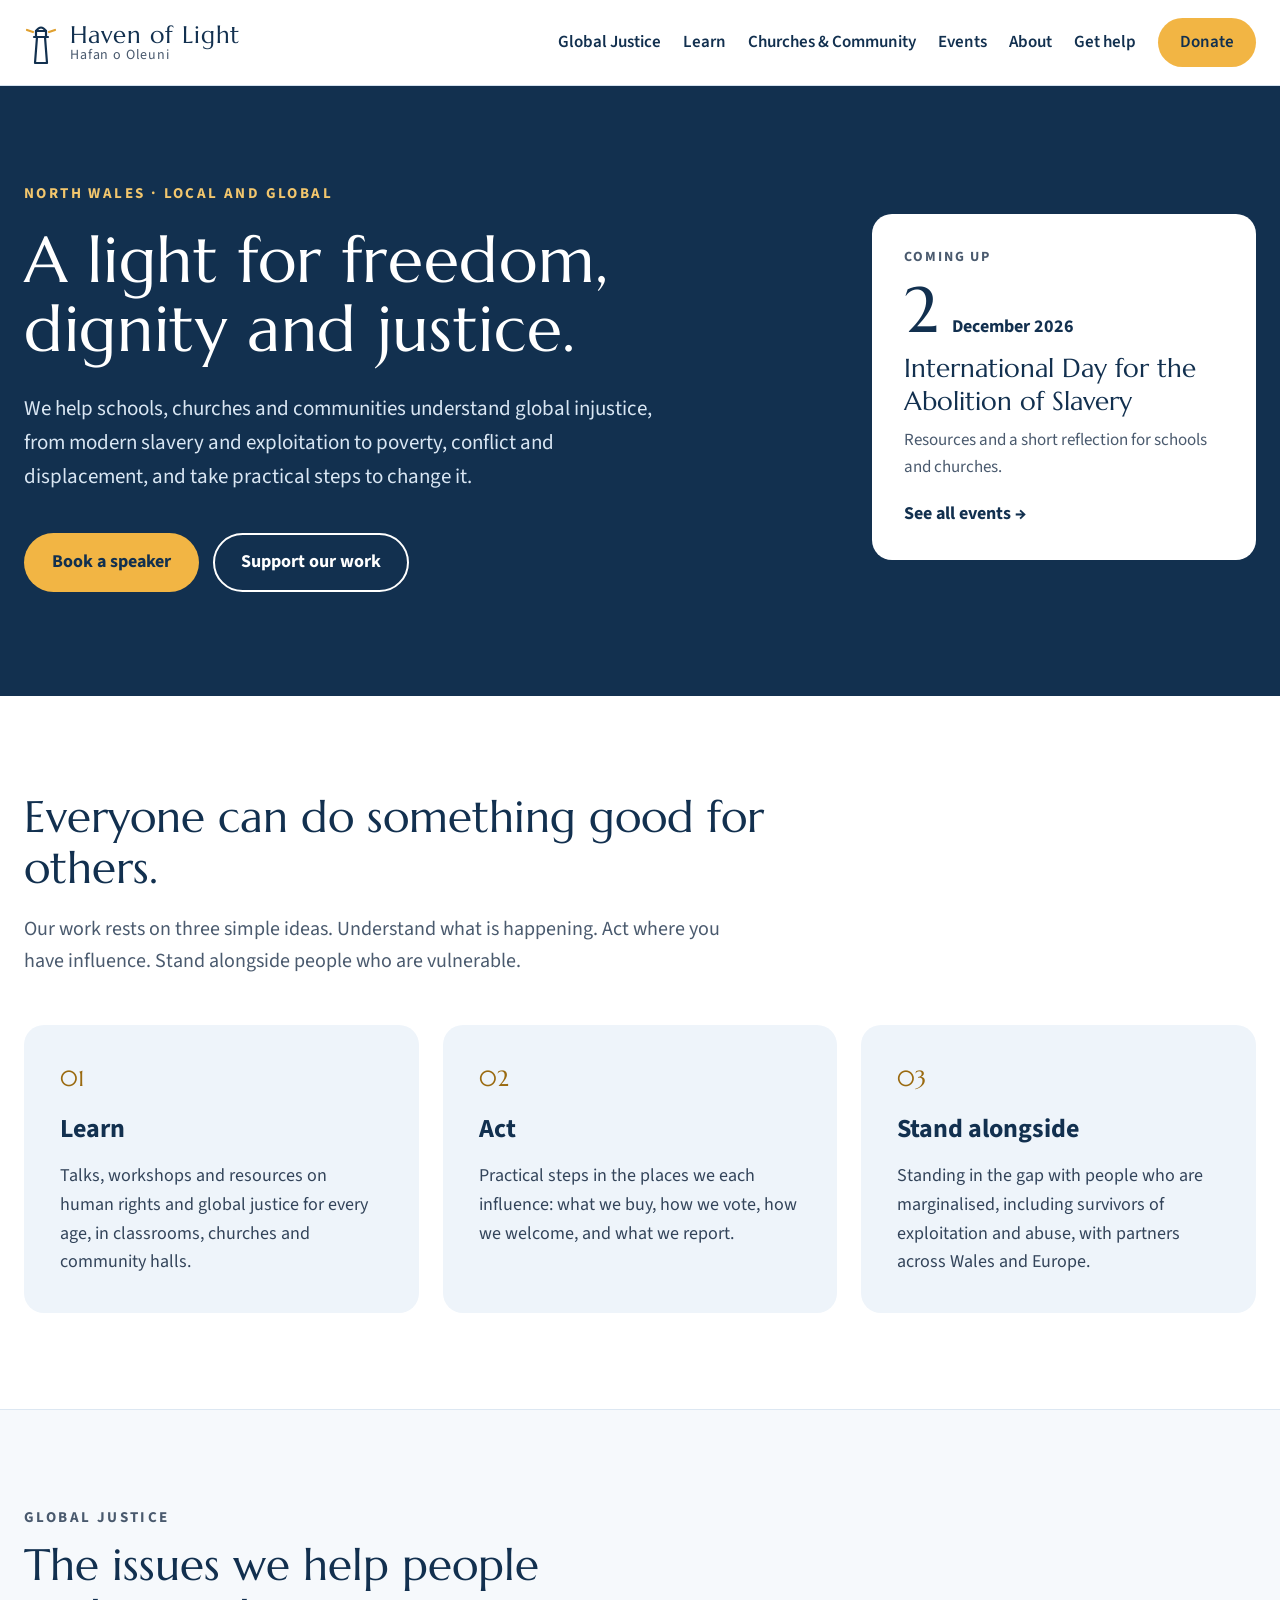
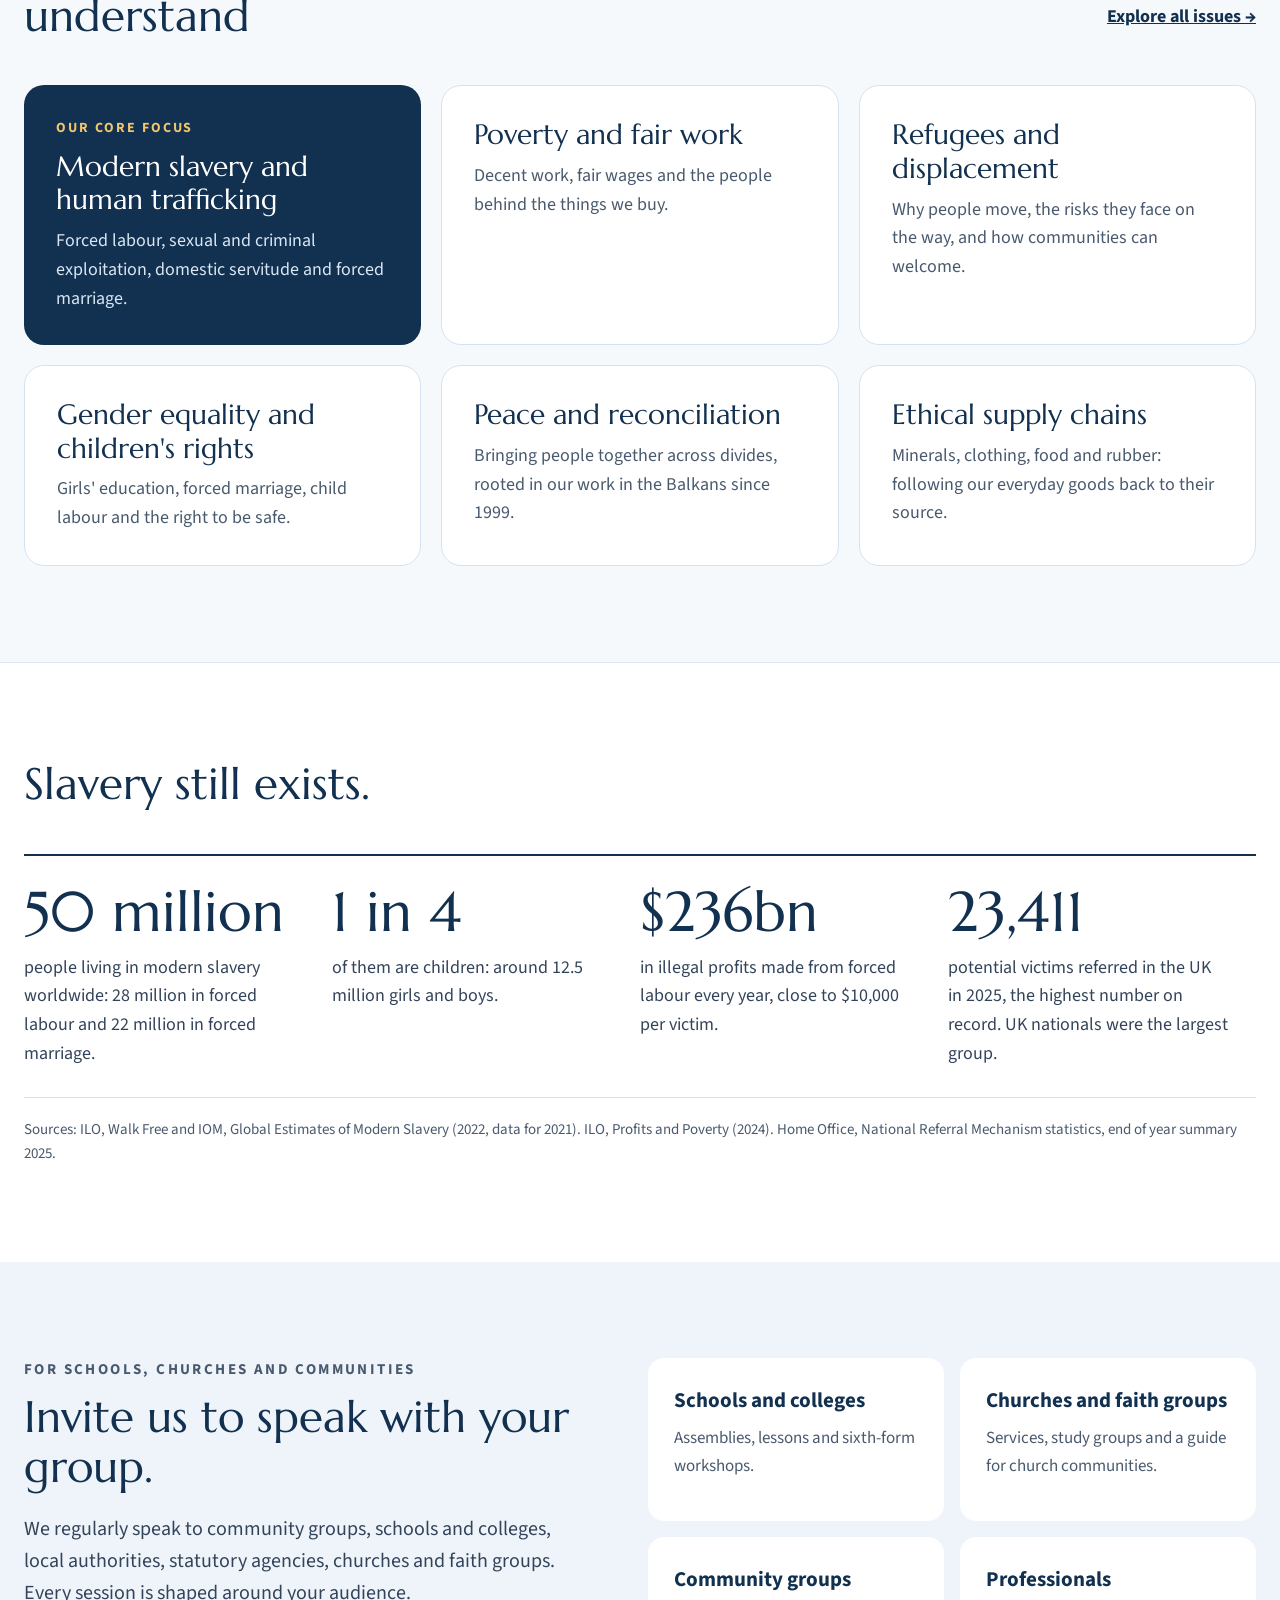
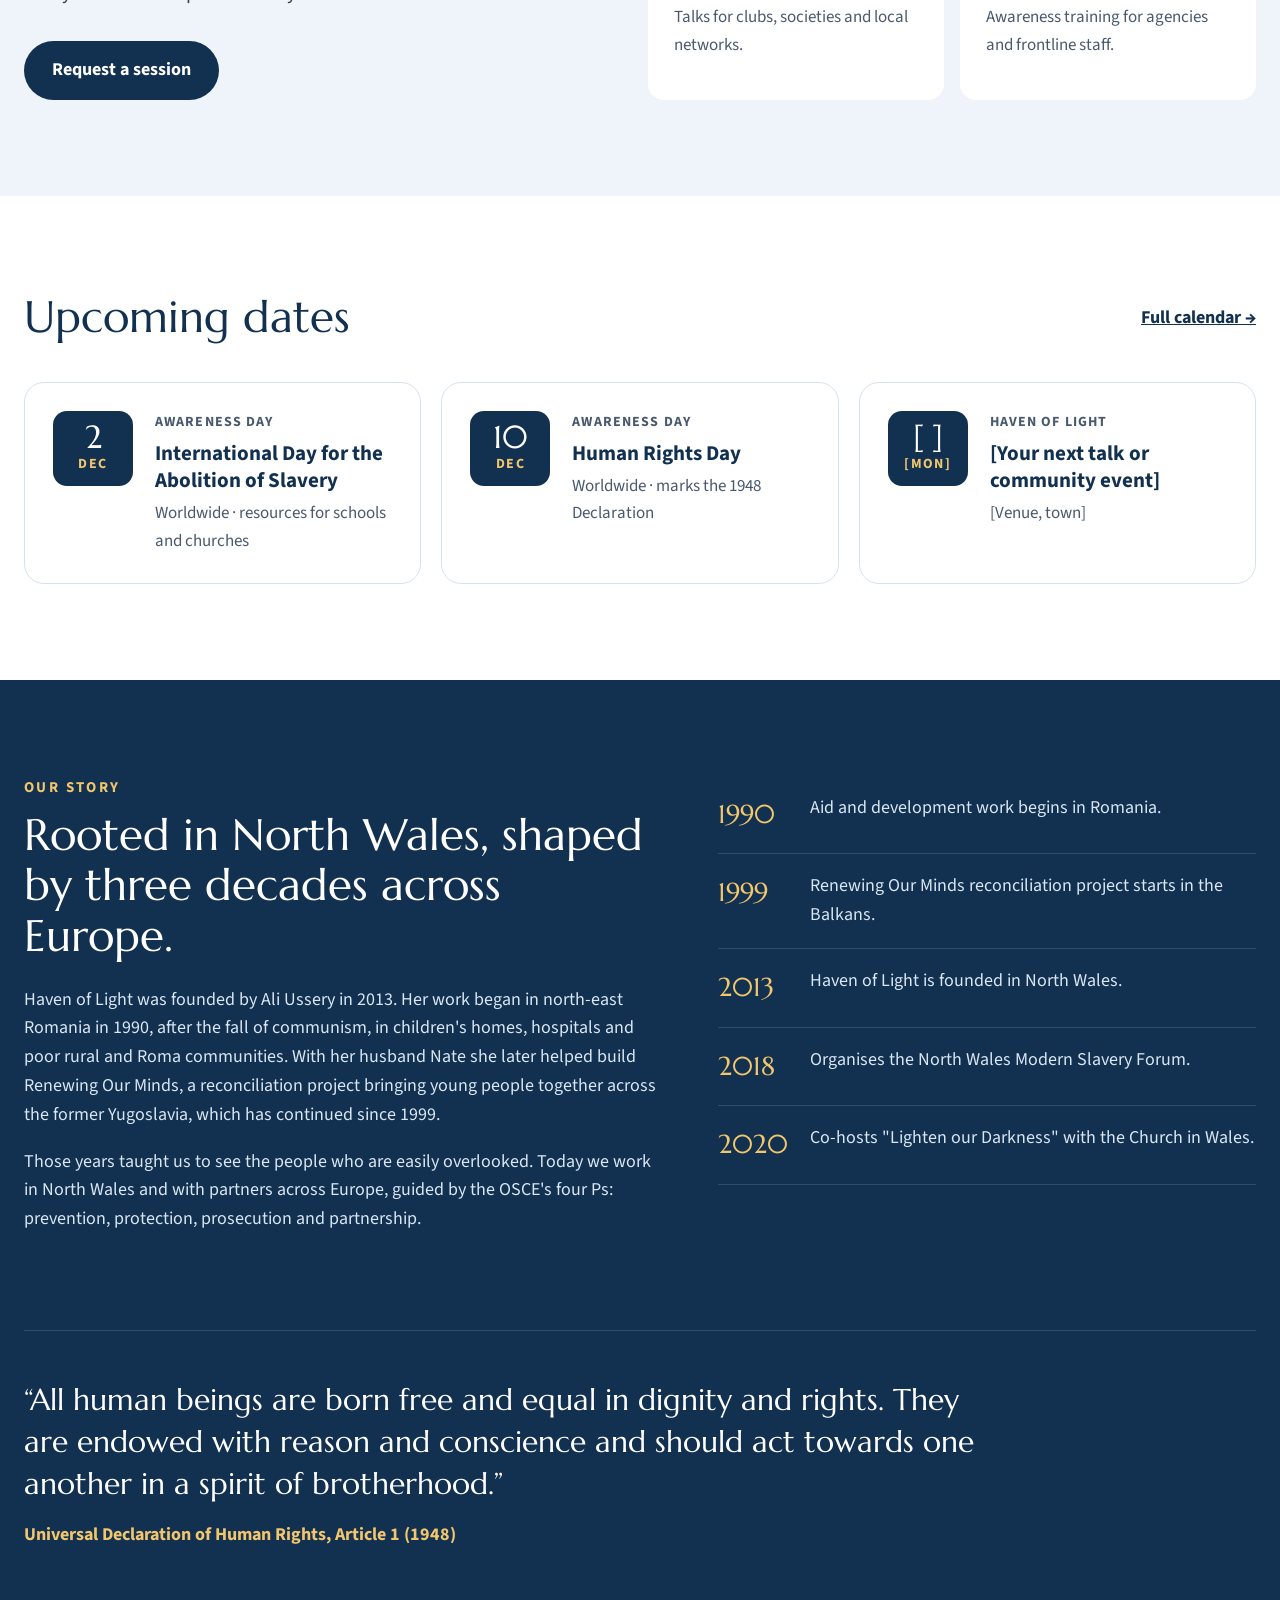
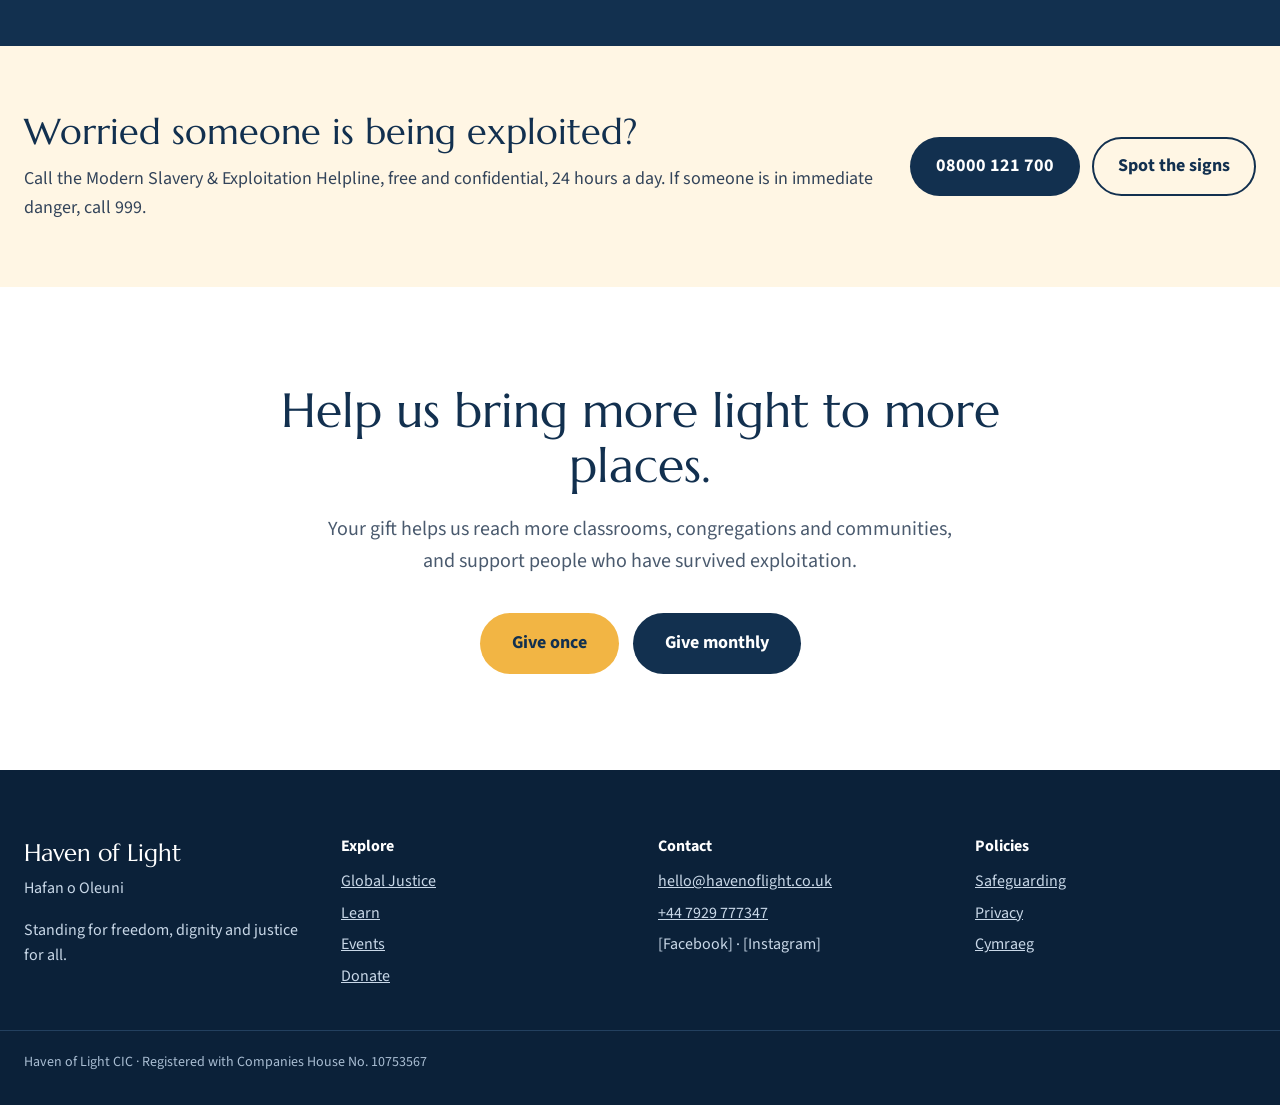
==== index.html @ 554843c3 "Add files via upload" ====
<!doctype html>
<html lang="en-GB">
<head>
<meta charset="utf-8">
<meta name="viewport" content="width=device-width, initial-scale=1">
<title>Haven of Light | Hafan o Oleuni</title>
<meta name="description" content="Haven of Light helps schools, churches and communities in North Wales understand global injustice, from modern slavery to poverty and displacement, and take action.">
<link rel="icon" href="favicon.svg" type="image/svg+xml">
<link rel="preconnect" href="https://fonts.googleapis.com">
<link href="https://fonts.googleapis.com/css2?family=Marcellus&amp;family=Source+Sans+3:wght@400;600;700&amp;display=swap" rel="stylesheet">
<style>
body{margin:0;background:#FFFFFF}
a{color:#12304F}a:hover{color:#0A1F36}
</style>
<style>
[hidden]{display:none !important}
@media (max-width:640px){h1{font-size:40px !important}h2{font-size:32px !important}}
.pill{font:inherit;font-weight:700;cursor:pointer;border:2px solid #B7CBE0;background:#FFFFFF;color:#12304F;padding:10px 20px;border-radius:999px;min-height:48px}
.pill[aria-pressed="true"],.pill[aria-selected="true"]{background:#12304F;border-color:#12304F;color:#FFFFFF}
.amt{font-family:'Marcellus',serif;font-size:28px;border-radius:16px;min-height:64px;padding:16px}
.seg{border:none;background:transparent;padding:12px}
.pill:focus-visible,a:focus-visible,input:focus-visible,select:focus-visible,textarea:focus-visible{outline:3px solid #F2B544;outline-offset:2px}
</style>
</head>
<body>
<div style="font-family: 'Source Sans 3', system-ui, sans-serif; color: #1A2433; background: #FFFFFF; font-size: 18px; line-height: 1.6">

<header style="background: #FFFFFF; border-bottom: 1px solid #D5E2EF">
<div style="max-width: 1240px; margin: 0 auto; padding: 18px 24px; display: flex; flex-wrap: wrap; align-items: center; justify-content: space-between; gap: 16px">
<a href="index.html" style="display: flex; align-items: center; gap: 12px; text-decoration: none; color: #12304F">
<svg aria-hidden="true" width="34" height="44" viewBox="0 0 34 44" fill="none" stroke="#12304F" stroke-width="2.2" stroke-linecap="round" stroke-linejoin="round"><path d="M11 42 L13 16 H21 L23 42 Z"></path><path d="M10 16 H24"></path><path d="M12 16 V10 H22 V16"></path><path d="M12 10 Q17 3 22 10"></path><path d="M3 9 L9 11 M31 9 L25 11" stroke="#E0A030"></path></svg>
<span style="display: flex; flex-direction: column; line-height: 1.1">
<span style="font-family: 'Marcellus', serif; font-size: 24px; letter-spacing: 0.04em">Haven of Light</span>
<span style="font-size: 14px; color: #4A5A6E; letter-spacing: 0.06em">Hafan o Oleuni</span>
</span>
</a>
<nav aria-label="Main" style="display: flex; flex-wrap: wrap; align-items: center; gap: 6px 22px; font-size: 17px; font-weight: 600">
<a href="global-justice.html" style="text-decoration: none; padding: 10px 0">Global Justice</a>
<a href="learn.html" style="text-decoration: none; padding: 10px 0">Learn</a>
<a href="learn.html#churches" style="text-decoration: none; padding: 10px 0">Churches &amp; Community</a>
<a href="events.html" style="text-decoration: none; padding: 10px 0">Events</a>
<a href="#about" style="text-decoration: none; padding: 10px 0">About</a>
<a href="#help" style="text-decoration: none; padding: 10px 0">Get help</a>
<a href="donate.html" style="text-decoration: none; background: #F2B544; color: #12304F; padding: 11px 22px; border-radius: 999px">Donate</a>
</nav>
</div>
</header>

<section style="background: #12304F; color: #FFFFFF">
<div style="max-width: 1240px; margin: 0 auto; padding: 96px 24px 104px; display: flex; flex-wrap: wrap; gap: 56px; align-items: center">
<div style="flex: 999 1 560px; min-width: 0">
<p style="margin: 0 0 20px; font-size: 15px; letter-spacing: 0.16em; text-transform: uppercase; color: #F2C66D; font-weight: 700">North Wales · Local and global</p>
<h1 style="margin: 0; font-family: 'Marcellus', serif; font-weight: 400; font-size: 64px; line-height: 1.08; letter-spacing: 0.01em">A light for freedom, dignity and justice.</h1>
<p style="margin: 28px 0 0; font-size: 21px; line-height: 1.6; color: #D9E6F3; max-width: 640px">We help schools, churches and communities understand global injustice, from modern slavery and exploitation to poverty, conflict and displacement, and take practical steps to change it.</p>
<div style="display: flex; flex-wrap: wrap; gap: 14px; margin-top: 40px">
<a href="learn.html#book" style="text-decoration: none; background: #F2B544; color: #12304F; font-weight: 700; padding: 15px 28px; border-radius: 999px">Book a speaker</a>
<a href="donate.html" style="text-decoration: none; border: 2px solid #FFFFFF; color: #FFFFFF; font-weight: 700; padding: 13px 26px; border-radius: 999px">Support our work</a>
</div>
</div>
<a href="events.html" style="flex: 1 1 320px; text-decoration: none; color: #12304F; background: #FFFFFF; border-radius: 20px; padding: 32px; display: flex; flex-direction: column; gap: 10px">
<span style="font-size: 14px; letter-spacing: 0.14em; text-transform: uppercase; font-weight: 700; color: #4A5A6E">Coming up</span>
<span style="display: flex; align-items: baseline; gap: 14px">
<span style="font-family: 'Marcellus', serif; font-size: 64px; line-height: 1">2</span>
<span style="font-size: 18px; font-weight: 700">December 2026</span>
</span>
<span style="font-family: 'Marcellus', serif; font-size: 26px; line-height: 1.25">International Day for the Abolition of Slavery</span>
<span style="font-size: 17px; color: #4A5A6E">Resources and a short reflection for schools and churches.</span>
<span style="margin-top: 8px; font-weight: 700">See all events →</span>
</a>
</div>
</section>

<section style="background: #FFFFFF">
<div style="max-width: 1240px; margin: 0 auto; padding: 96px 24px">
<h2 style="margin: 0; font-family: 'Marcellus', serif; font-weight: 400; font-size: 44px; color: #12304F; max-width: 760px; line-height: 1.15">Everyone can do something good for others.</h2>
<p style="margin: 20px 0 0; max-width: 720px; color: #4A5A6E; font-size: 20px">Our work rests on three simple ideas. Understand what is happening. Act where you have influence. Stand alongside people who are vulnerable.</p>
<div style="display: grid; grid-template-columns: repeat(auto-fit, minmax(280px, 1fr)); gap: 24px; margin-top: 48px">
<div style="background: #EEF4FA; border-radius: 20px; padding: 36px">
<p style="margin: 0; font-family: 'Marcellus', serif; font-size: 22px; color: #9A6A10">01</p>
<h3 style="margin: 12px 0 0; font-size: 26px; color: #12304F">Learn</h3>
<p style="margin: 12px 0 0; color: #33445A">Talks, workshops and resources on human rights and global justice for every age, in classrooms, churches and community halls.</p>
</div>
<div style="background: #EEF4FA; border-radius: 20px; padding: 36px">
<p style="margin: 0; font-family: 'Marcellus', serif; font-size: 22px; color: #9A6A10">02</p>
<h3 style="margin: 12px 0 0; font-size: 26px; color: #12304F">Act</h3>
<p style="margin: 12px 0 0; color: #33445A">Practical steps in the places we each influence: what we buy, how we vote, how we welcome, and what we report.</p>
</div>
<div style="background: #EEF4FA; border-radius: 20px; padding: 36px">
<p style="margin: 0; font-family: 'Marcellus', serif; font-size: 22px; color: #9A6A10">03</p>
<h3 style="margin: 12px 0 0; font-size: 26px; color: #12304F">Stand alongside</h3>
<p style="margin: 12px 0 0; color: #33445A">Standing in the gap with people who are marginalised, including survivors of exploitation and abuse, with partners across Wales and Europe.</p>
</div>
</div>
</div>
</section>

<section style="background: #F6F9FC; border-top: 1px solid #DCE7F2; border-bottom: 1px solid #DCE7F2">
<div style="max-width: 1240px; margin: 0 auto; padding: 96px 24px">
<div style="display: flex; flex-wrap: wrap; justify-content: space-between; align-items: end; gap: 20px">
<div style="max-width: 680px">
<p style="margin: 0; font-size: 15px; letter-spacing: 0.16em; text-transform: uppercase; color: #4A5A6E; font-weight: 700">Global justice</p>
<h2 style="margin: 10px 0 0; font-family: 'Marcellus', serif; font-weight: 400; font-size: 44px; color: #12304F; line-height: 1.15">The issues we help people understand</h2>
</div>
<a href="global-justice.html" style="font-weight: 700; padding: 10px 0">Explore all issues →</a>
</div>
<div style="display: grid; grid-template-columns: repeat(auto-fit, minmax(340px, 1fr)); gap: 20px; margin-top: 44px">
<a href="global-justice.html#slavery" style="text-decoration: none; color: #FFFFFF; background: #12304F; border-radius: 20px; padding: 32px; display: flex; flex-direction: column; gap: 10px">
<span style="font-size: 14px; letter-spacing: 0.14em; text-transform: uppercase; color: #F2C66D; font-weight: 700">Our core focus</span>
<span style="font-family: 'Marcellus', serif; font-size: 28px; line-height: 1.2">Modern slavery and human trafficking</span>
<span style="color: #D9E6F3">Forced labour, sexual and criminal exploitation, domestic servitude and forced marriage.</span>
</a>
<a href="global-justice.html#poverty" style="text-decoration: none; color: #12304F; background: #FFFFFF; border: 1px solid #D5E2EF; border-radius: 20px; padding: 32px; display: flex; flex-direction: column; gap: 10px">
<span style="font-family: 'Marcellus', serif; font-size: 28px; line-height: 1.2">Poverty and fair work</span>
<span style="color: #4A5A6E">Decent work, fair wages and the people behind the things we buy.</span>
</a>
<a href="global-justice.html#refugees" style="text-decoration: none; color: #12304F; background: #FFFFFF; border: 1px solid #D5E2EF; border-radius: 20px; padding: 32px; display: flex; flex-direction: column; gap: 10px">
<span style="font-family: 'Marcellus', serif; font-size: 28px; line-height: 1.2">Refugees and displacement</span>
<span style="color: #4A5A6E">Why people move, the risks they face on the way, and how communities can welcome.</span>
</a>
<a href="global-justice.html#equality" style="text-decoration: none; color: #12304F; background: #FFFFFF; border: 1px solid #D5E2EF; border-radius: 20px; padding: 32px; display: flex; flex-direction: column; gap: 10px">
<span style="font-family: 'Marcellus', serif; font-size: 28px; line-height: 1.2">Gender equality and children's rights</span>
<span style="color: #4A5A6E">Girls' education, forced marriage, child labour and the right to be safe.</span>
</a>
<a href="global-justice.html#peace" style="text-decoration: none; color: #12304F; background: #FFFFFF; border: 1px solid #D5E2EF; border-radius: 20px; padding: 32px; display: flex; flex-direction: column; gap: 10px">
<span style="font-family: 'Marcellus', serif; font-size: 28px; line-height: 1.2">Peace and reconciliation</span>
<span style="color: #4A5A6E">Bringing people together across divides, rooted in our work in the Balkans since 1999.</span>
</a>
<a href="global-justice.html#supply" style="text-decoration: none; color: #12304F; background: #FFFFFF; border: 1px solid #D5E2EF; border-radius: 20px; padding: 32px; display: flex; flex-direction: column; gap: 10px">
<span style="font-family: 'Marcellus', serif; font-size: 28px; line-height: 1.2">Ethical supply chains</span>
<span style="color: #4A5A6E">Minerals, clothing, food and rubber: following our everyday goods back to their source.</span>
</a>
</div>
</div>
</section>

<section style="background: #FFFFFF">
<div style="max-width: 1240px; margin: 0 auto; padding: 96px 24px">
<h2 style="margin: 0; font-family: 'Marcellus', serif; font-weight: 400; font-size: 44px; color: #12304F; line-height: 1.15">Slavery still exists.</h2>
<div style="display: grid; grid-template-columns: repeat(auto-fit, minmax(250px, 1fr)); gap: 0; margin-top: 44px; border-top: 2px solid #12304F">
<div style="padding: 28px 28px 28px 0; border-bottom: 1px solid #D5E2EF">
<p style="margin: 0; font-family: 'Marcellus', serif; font-size: 56px; line-height: 1; color: #12304F">50 million</p>
<p style="margin: 14px 0 0; color: #33445A">people living in modern slavery worldwide: 28 million in forced labour and 22 million in forced marriage.</p>
</div>
<div style="padding: 28px 28px 28px 0; border-bottom: 1px solid #D5E2EF">
<p style="margin: 0; font-family: 'Marcellus', serif; font-size: 56px; line-height: 1; color: #12304F">1 in 4</p>
<p style="margin: 14px 0 0; color: #33445A">of them are children: around 12.5 million girls and boys.</p>
</div>
<div style="padding: 28px 28px 28px 0; border-bottom: 1px solid #D5E2EF">
<p style="margin: 0; font-family: 'Marcellus', serif; font-size: 56px; line-height: 1; color: #12304F">$236bn</p>
<p style="margin: 14px 0 0; color: #33445A">in illegal profits made from forced labour every year, close to $10,000 per victim.</p>
</div>
<div style="padding: 28px 28px 28px 0; border-bottom: 1px solid #D5E2EF">
<p style="margin: 0; font-family: 'Marcellus', serif; font-size: 56px; line-height: 1; color: #12304F">23,411</p>
<p style="margin: 14px 0 0; color: #33445A">potential victims referred in the UK in 2025, the highest number on record. UK nationals were the largest group.</p>
</div>
</div>
<p style="margin: 20px 0 0; font-size: 15px; color: #4A5A6E">Sources: ILO, Walk Free and IOM, Global Estimates of Modern Slavery (2022, data for 2021). ILO, Profits and Poverty (2024). Home Office, National Referral Mechanism statistics, end of year summary 2025.</p>
</div>
</section>

<section id="churches" style="background: #EEF4FA">
<div style="max-width: 1240px; margin: 0 auto; padding: 96px 24px; display: flex; flex-wrap: wrap; gap: 56px">
<div style="flex: 1 1 420px; min-width: 0">
<p style="margin: 0; font-size: 15px; letter-spacing: 0.16em; text-transform: uppercase; color: #4A5A6E; font-weight: 700">For schools, churches and communities</p>
<h2 style="margin: 10px 0 0; font-family: 'Marcellus', serif; font-weight: 400; font-size: 44px; color: #12304F; line-height: 1.15">Invite us to speak with your group.</h2>
<p style="margin: 20px 0 0; color: #33445A; font-size: 20px">We regularly speak to community groups, schools and colleges, local authorities, statutory agencies, churches and faith groups. Every session is shaped around your audience.</p>
<a href="learn.html#book" style="display: inline-block; margin-top: 32px; text-decoration: none; background: #12304F; color: #FFFFFF; font-weight: 700; padding: 15px 28px; border-radius: 999px">Request a session</a>
</div>
<div style="flex: 1 1 460px; min-width: 0; display: grid; grid-template-columns: repeat(auto-fit, minmax(220px, 1fr)); gap: 16px">
<div style="background: #FFFFFF; border-radius: 16px; padding: 26px">
<h3 style="margin: 0; font-size: 21px; color: #12304F">Schools and colleges</h3>
<p style="margin: 8px 0 0; color: #4A5A6E; font-size: 17px">Assemblies, lessons and sixth-form workshops.</p>
</div>
<div style="background: #FFFFFF; border-radius: 16px; padding: 26px">
<h3 style="margin: 0; font-size: 21px; color: #12304F">Churches and faith groups</h3>
<p style="margin: 8px 0 0; color: #4A5A6E; font-size: 17px">Services, study groups and a guide for church communities.</p>
</div>
<div style="background: #FFFFFF; border-radius: 16px; padding: 26px">
<h3 style="margin: 0; font-size: 21px; color: #12304F">Community groups</h3>
<p style="margin: 8px 0 0; color: #4A5A6E; font-size: 17px">Talks for clubs, societies and local networks.</p>
</div>
<div style="background: #FFFFFF; border-radius: 16px; padding: 26px">
<h3 style="margin: 0; font-size: 21px; color: #12304F">Professionals</h3>
<p style="margin: 8px 0 0; color: #4A5A6E; font-size: 17px">Awareness training for agencies and frontline staff.</p>
</div>
</div>
</div>
</section>

<section style="background: #FFFFFF">
<div style="max-width: 1240px; margin: 0 auto; padding: 96px 24px">
<div style="display: flex; flex-wrap: wrap; justify-content: space-between; align-items: end; gap: 20px">
<h2 style="margin: 0; font-family: 'Marcellus', serif; font-weight: 400; font-size: 44px; color: #12304F; line-height: 1.15">Upcoming dates</h2>
<a href="events.html" style="font-weight: 700; padding: 10px 0">Full calendar →</a>
</div>
<div style="display: grid; grid-template-columns: repeat(auto-fit, minmax(300px, 1fr)); gap: 20px; margin-top: 40px">
<a href="events.html" style="text-decoration: none; color: #12304F; border: 1px solid #D5E2EF; border-radius: 20px; padding: 28px; display: flex; gap: 22px; align-items: flex-start">
<span style="display: flex; flex-direction: column; align-items: center; min-width: 64px; background: #12304F; color: #FFFFFF; border-radius: 14px; padding: 10px 8px">
<span style="font-family: 'Marcellus', serif; font-size: 32px; line-height: 1">2</span>
<span style="font-size: 14px; font-weight: 700; letter-spacing: 0.1em; text-transform: uppercase; color: #F2C66D">Dec</span>
</span>
<span style="display: flex; flex-direction: column; gap: 6px">
<span style="font-size: 14px; font-weight: 700; letter-spacing: 0.08em; text-transform: uppercase; color: #4A5A6E">Awareness day</span>
<span style="font-size: 21px; font-weight: 700; line-height: 1.3">International Day for the Abolition of Slavery</span>
<span style="font-size: 17px; color: #4A5A6E">Worldwide · resources for schools and churches</span>
</span>
</a>
<a href="events.html" style="text-decoration: none; color: #12304F; border: 1px solid #D5E2EF; border-radius: 20px; padding: 28px; display: flex; gap: 22px; align-items: flex-start">
<span style="display: flex; flex-direction: column; align-items: center; min-width: 64px; background: #12304F; color: #FFFFFF; border-radius: 14px; padding: 10px 8px">
<span style="font-family: 'Marcellus', serif; font-size: 32px; line-height: 1">10</span>
<span style="font-size: 14px; font-weight: 700; letter-spacing: 0.1em; text-transform: uppercase; color: #F2C66D">Dec</span>
</span>
<span style="display: flex; flex-direction: column; gap: 6px">
<span style="font-size: 14px; font-weight: 700; letter-spacing: 0.08em; text-transform: uppercase; color: #4A5A6E">Awareness day</span>
<span style="font-size: 21px; font-weight: 700; line-height: 1.3">Human Rights Day</span>
<span style="font-size: 17px; color: #4A5A6E">Worldwide · marks the 1948 Declaration</span>
</span>
</a>
<a href="events.html" style="text-decoration: none; color: #12304F; border: 1px solid #D5E2EF; border-radius: 20px; padding: 28px; display: flex; gap: 22px; align-items: flex-start">
<span style="display: flex; flex-direction: column; align-items: center; min-width: 64px; background: #12304F; color: #FFFFFF; border-radius: 14px; padding: 10px 8px">
<span style="font-family: 'Marcellus', serif; font-size: 32px; line-height: 1">[ ]</span>
<span style="font-size: 14px; font-weight: 700; letter-spacing: 0.1em; text-transform: uppercase; color: #F2C66D">[Mon]</span>
</span>
<span style="display: flex; flex-direction: column; gap: 6px">
<span style="font-size: 14px; font-weight: 700; letter-spacing: 0.08em; text-transform: uppercase; color: #4A5A6E">Haven of Light</span>
<span style="font-size: 21px; font-weight: 700; line-height: 1.3">[Your next talk or community event]</span>
<span style="font-size: 17px; color: #4A5A6E">[Venue, town]</span>
</span>
</a>
</div>
</div>
</section>

<section id="about" style="background: #12304F; color: #FFFFFF">
<div style="max-width: 1240px; margin: 0 auto; padding: 96px 24px; display: flex; flex-wrap: wrap; gap: 56px">
<div style="flex: 1 1 520px; min-width: 0">
<p style="margin: 0; font-size: 15px; letter-spacing: 0.16em; text-transform: uppercase; color: #F2C66D; font-weight: 700">Our story</p>
<h2 style="margin: 10px 0 0; font-family: 'Marcellus', serif; font-weight: 400; font-size: 44px; line-height: 1.15">Rooted in North Wales, shaped by three decades across Europe.</h2>
<p style="margin: 24px 0 0; color: #D9E6F3">Haven of Light was founded by Ali Ussery in 2013. Her work began in north-east Romania in 1990, after the fall of communism, in children's homes, hospitals and poor rural and Roma communities. With her husband Nate she later helped build Renewing Our Minds, a reconciliation project bringing young people together across the former Yugoslavia, which has continued since 1999.</p>
<p style="margin: 18px 0 0; color: #D9E6F3">Those years taught us to see the people who are easily overlooked. Today we work in North Wales and with partners across Europe, guided by the OSCE's four Ps: prevention, protection, prosecution and partnership.</p>
</div>
<div style="flex: 1 1 420px; min-width: 0; display: flex; flex-direction: column; gap: 0">
<div style="display: flex; gap: 20px; padding: 18px 0; border-bottom: 1px solid #2D4D70">
<span style="font-family: 'Marcellus', serif; font-size: 26px; color: #F2C66D; min-width: 72px">1990</span>
<span style="color: #D9E6F3">Aid and development work begins in Romania.</span>
</div>
<div style="display: flex; gap: 20px; padding: 18px 0; border-bottom: 1px solid #2D4D70">
<span style="font-family: 'Marcellus', serif; font-size: 26px; color: #F2C66D; min-width: 72px">1999</span>
<span style="color: #D9E6F3">Renewing Our Minds reconciliation project starts in the Balkans.</span>
</div>
<div style="display: flex; gap: 20px; padding: 18px 0; border-bottom: 1px solid #2D4D70">
<span style="font-family: 'Marcellus', serif; font-size: 26px; color: #F2C66D; min-width: 72px">2013</span>
<span style="color: #D9E6F3">Haven of Light is founded in North Wales.</span>
</div>
<div style="display: flex; gap: 20px; padding: 18px 0; border-bottom: 1px solid #2D4D70">
<span style="font-family: 'Marcellus', serif; font-size: 26px; color: #F2C66D; min-width: 72px">2018</span>
<span style="color: #D9E6F3">Organises the North Wales Modern Slavery Forum.</span>
</div>
<div style="display: flex; gap: 20px; padding: 18px 0; border-bottom: 1px solid #2D4D70">
<span style="font-family: 'Marcellus', serif; font-size: 26px; color: #F2C66D; min-width: 72px">2020</span>
<span style="color: #D9E6F3">Co-hosts "Lighten our Darkness" with the Church in Wales.</span>
</div>
</div>
</div>
<div style="max-width: 1240px; margin: 0 auto; padding: 0 24px 96px">
<blockquote style="margin: 0; border-top: 1px solid #2D4D70; padding-top: 48px">
<p style="margin: 0; font-family: 'Marcellus', serif; font-size: 30px; line-height: 1.4; max-width: 980px">“All human beings are born free and equal in dignity and rights. They are endowed with reason and conscience and should act towards one another in a spirit of brotherhood.”</p>
<footer style="margin-top: 16px; color: #F2C66D; font-weight: 700">Universal Declaration of Human Rights, Article 1 (1948)</footer>
</blockquote>
</div>
</section>

<section id="help" style="background: #FFF6E4">
<div style="max-width: 1240px; margin: 0 auto; padding: 64px 24px; display: flex; flex-wrap: wrap; gap: 32px; align-items: center; justify-content: space-between">
<div style="flex: 1 1 520px; min-width: 0">
<h2 style="margin: 0; font-family: 'Marcellus', serif; font-weight: 400; font-size: 36px; color: #12304F; line-height: 1.2">Worried someone is being exploited?</h2>
<p style="margin: 12px 0 0; color: #33445A">Call the Modern Slavery &amp; Exploitation Helpline, free and confidential, 24 hours a day. If someone is in immediate danger, call 999.</p>
</div>
<div style="display: flex; flex-wrap: wrap; gap: 12px">
<a href="tel:08000121700" style="text-decoration: none; background: #12304F; color: #FFFFFF; font-weight: 700; padding: 15px 26px; border-radius: 999px">08000 121 700</a>
<a href="global-justice.html#signs" style="text-decoration: none; border: 2px solid #12304F; color: #12304F; font-weight: 700; padding: 13px 24px; border-radius: 999px">Spot the signs</a>
</div>
</div>
</section>

<section style="background: #FFFFFF">
<div style="max-width: 1240px; margin: 0 auto; padding: 96px 24px; text-align: center">
<h2 style="margin: 0 auto; font-family: 'Marcellus', serif; font-weight: 400; font-size: 48px; color: #12304F; line-height: 1.15; max-width: 820px">Help us bring more light to more places.</h2>
<p style="margin: 20px auto 0; color: #4A5A6E; font-size: 20px; max-width: 640px">Your gift helps us reach more classrooms, congregations and communities, and support people who have survived exploitation.</p>
<div style="display: flex; flex-wrap: wrap; justify-content: center; gap: 14px; margin-top: 36px">
<a href="donate.html" style="text-decoration: none; background: #F2B544; color: #12304F; font-weight: 700; padding: 16px 32px; border-radius: 999px">Give once</a>
<a href="donate.html" style="text-decoration: none; background: #12304F; color: #FFFFFF; font-weight: 700; padding: 16px 32px; border-radius: 999px">Give monthly</a>
</div>
</div>
</section>

<footer style="background: #0B2139; color: #C9D8E8; font-size: 16px">
<div style="max-width: 1240px; margin: 0 auto; padding: 64px 24px 40px; display: grid; grid-template-columns: repeat(auto-fit, minmax(220px, 1fr)); gap: 36px">
<div>
<p style="margin: 0; font-family: 'Marcellus', serif; font-size: 24px; color: #FFFFFF">Haven of Light</p>
<p style="margin: 4px 0 0; color: #C9D8E8">Hafan o Oleuni</p>
<p style="margin: 16px 0 0">Standing for freedom, dignity and justice for all.</p>
</div>
<div>
<p style="margin: 0; font-weight: 700; color: #FFFFFF">Explore</p>
<p style="margin: 10px 0 0; display: flex; flex-direction: column; gap: 6px">
<a href="global-justice.html" style="color: #C9D8E8">Global Justice</a>
<a href="learn.html" style="color: #C9D8E8">Learn</a>
<a href="events.html" style="color: #C9D8E8">Events</a>
<a href="donate.html" style="color: #C9D8E8">Donate</a>
</p>
</div>
<div>
<p style="margin: 0; font-weight: 700; color: #FFFFFF">Contact</p>
<p style="margin: 10px 0 0; display: flex; flex-direction: column; gap: 6px">
<a href="mailto:hello@havenoflight.co.uk" style="color: #C9D8E8">hello@havenoflight.co.uk</a>
<a href="tel:+447929777347" style="color: #C9D8E8">+44 7929 777347</a>
<span>[Facebook] · [Instagram]</span>
</p>
</div>
<div>
<p style="margin: 0; font-weight: 700; color: #FFFFFF">Policies</p>
<p style="margin: 10px 0 0; display: flex; flex-direction: column; gap: 6px">
<a href="#" style="color: #C9D8E8">Safeguarding</a>
<a href="#" style="color: #C9D8E8">Privacy</a>
<a href="#" style="color: #C9D8E8">Cymraeg</a>
</p>
</div>
</div>
<div style="max-width: 1240px; margin: 0 auto; padding: 20px 24px 32px; border-top: 1px solid #23405F; font-size: 14px; color: #A9BDD2">Haven of Light CIC · Registered with Companies House No. 10753567</div>
</footer>

</div>
</body>
</html>
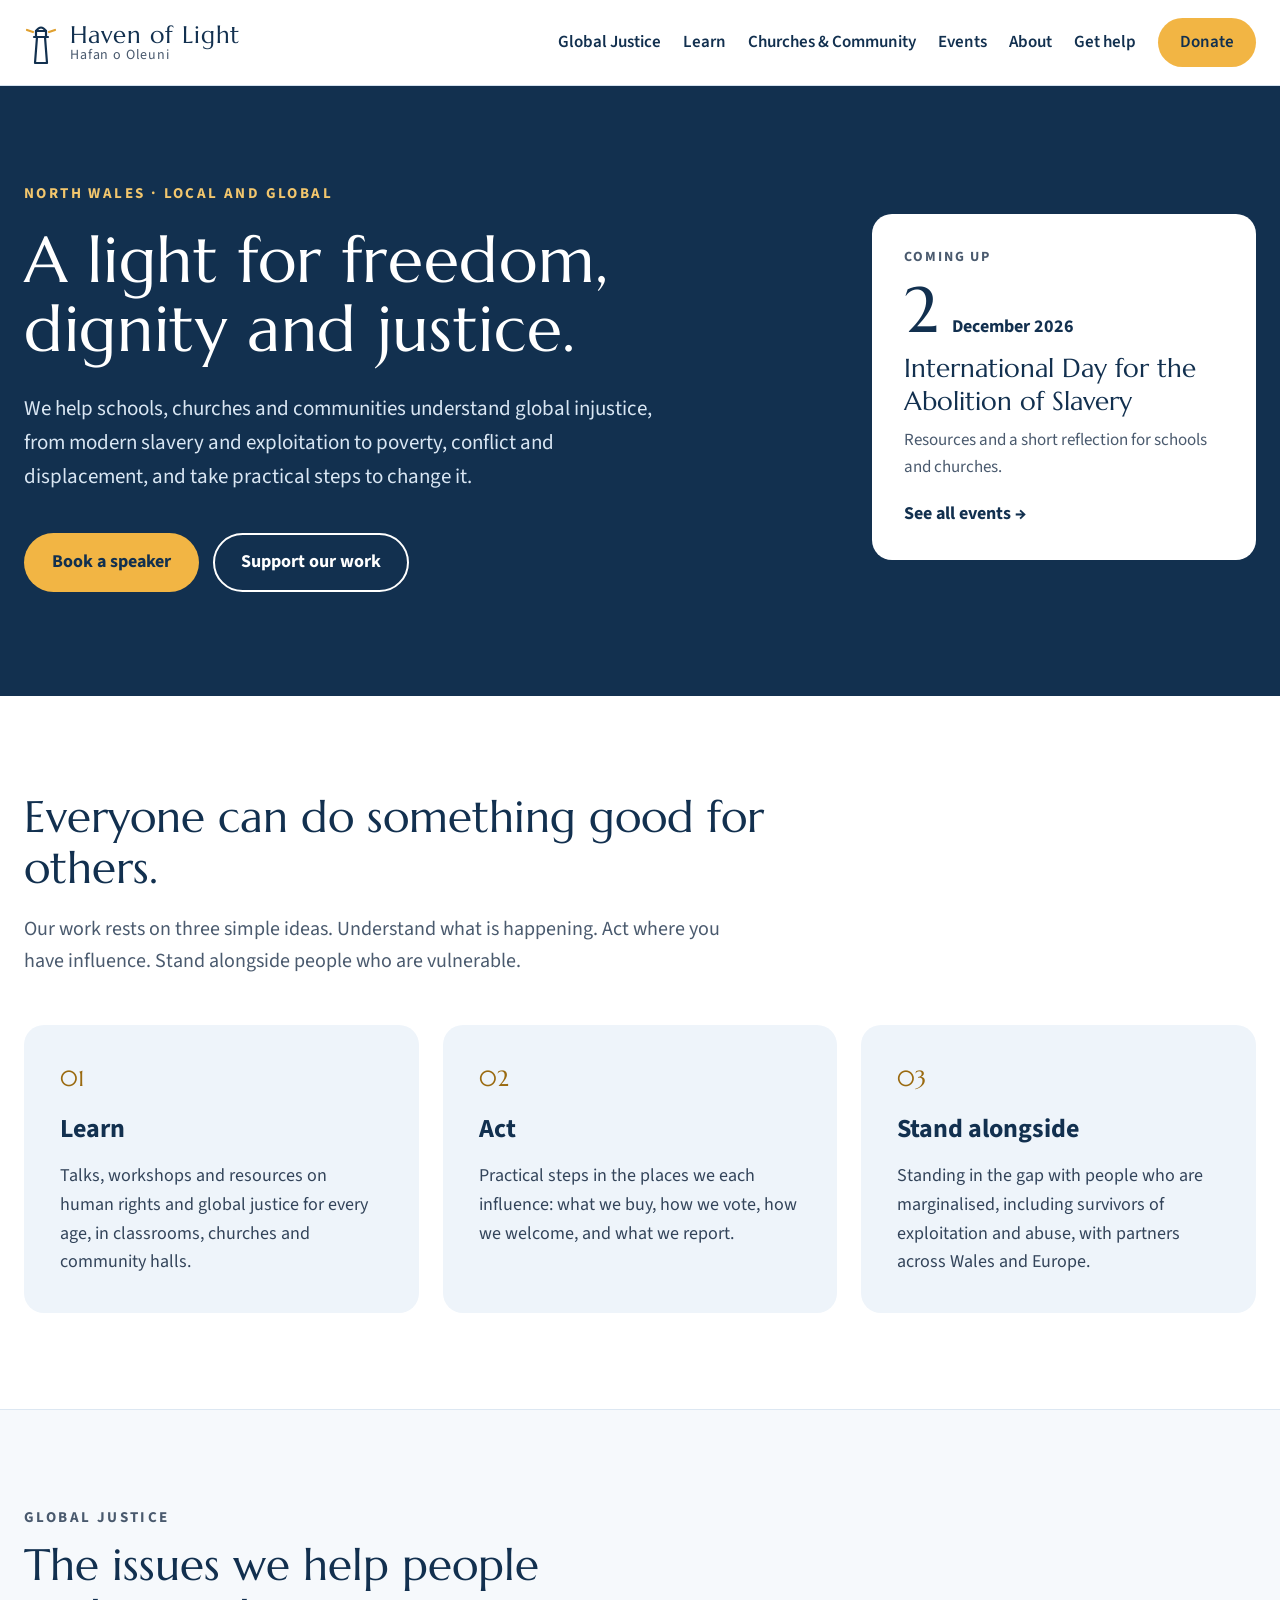
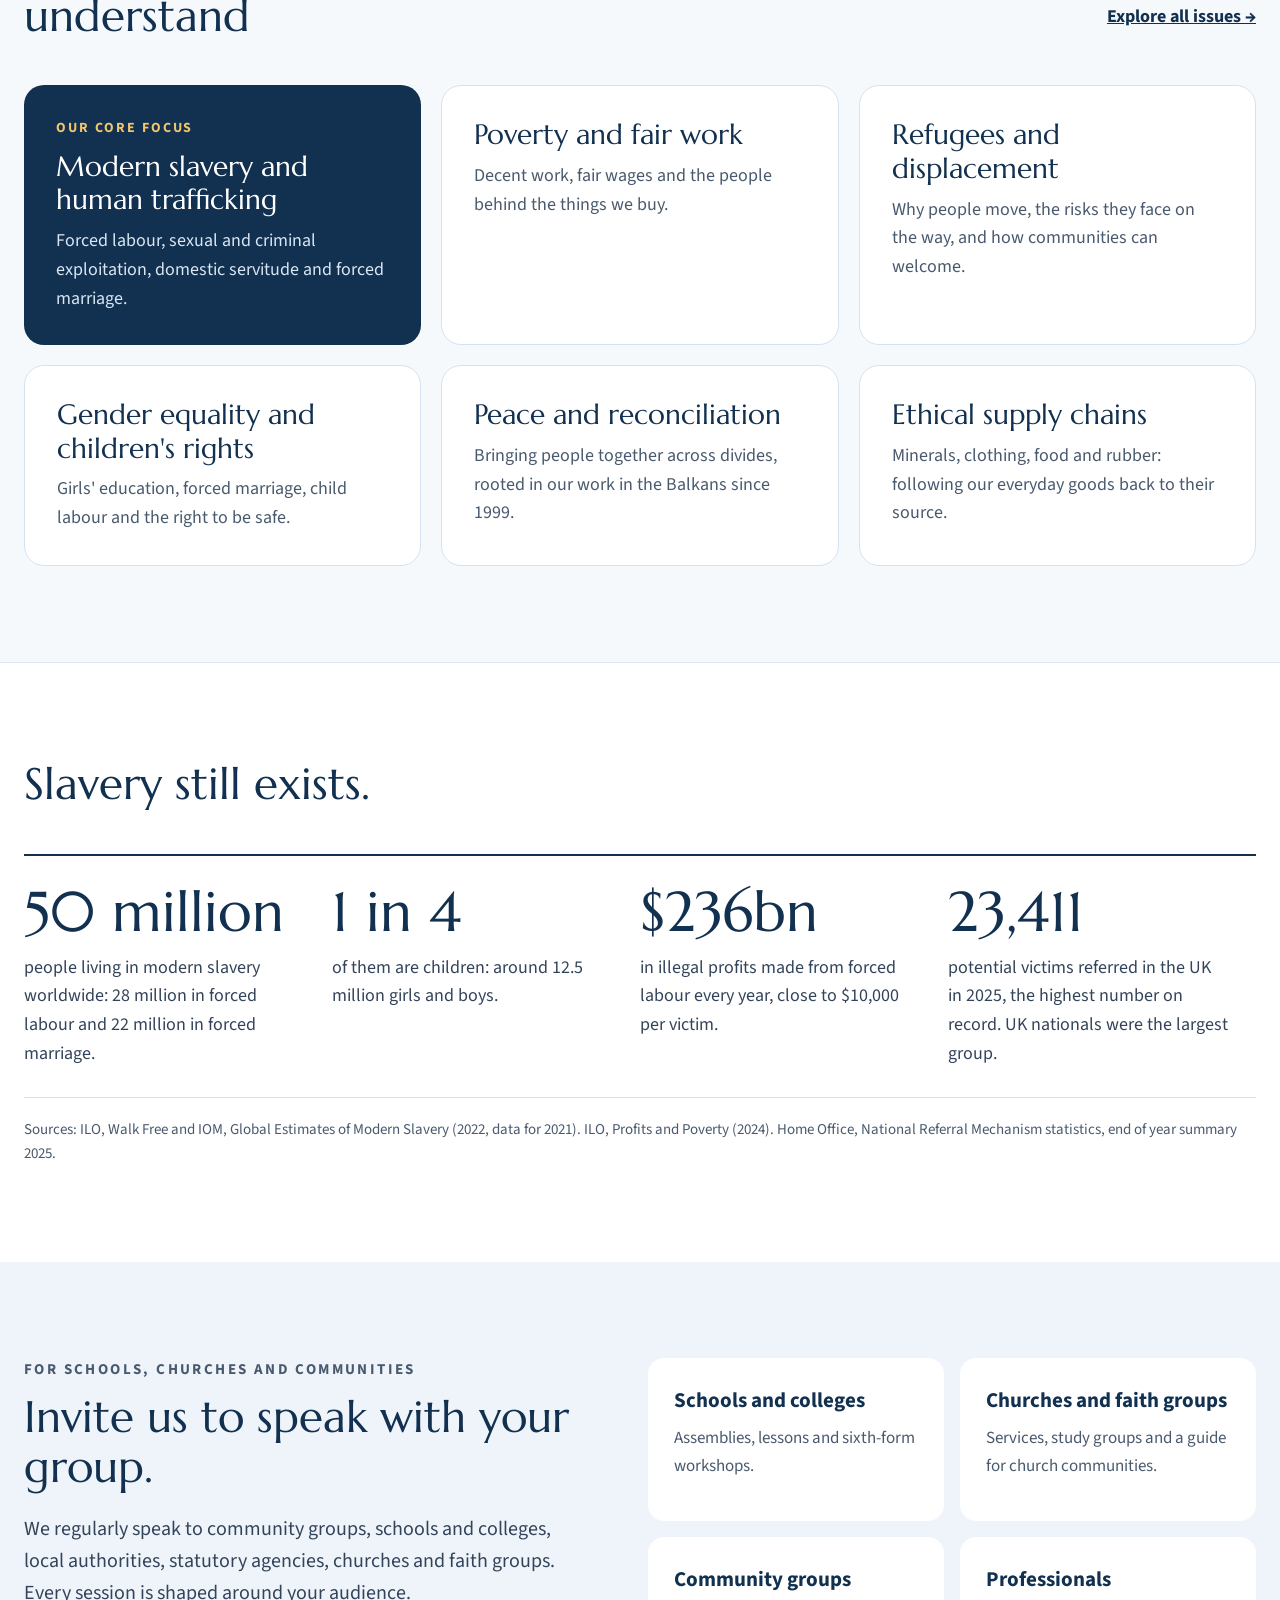
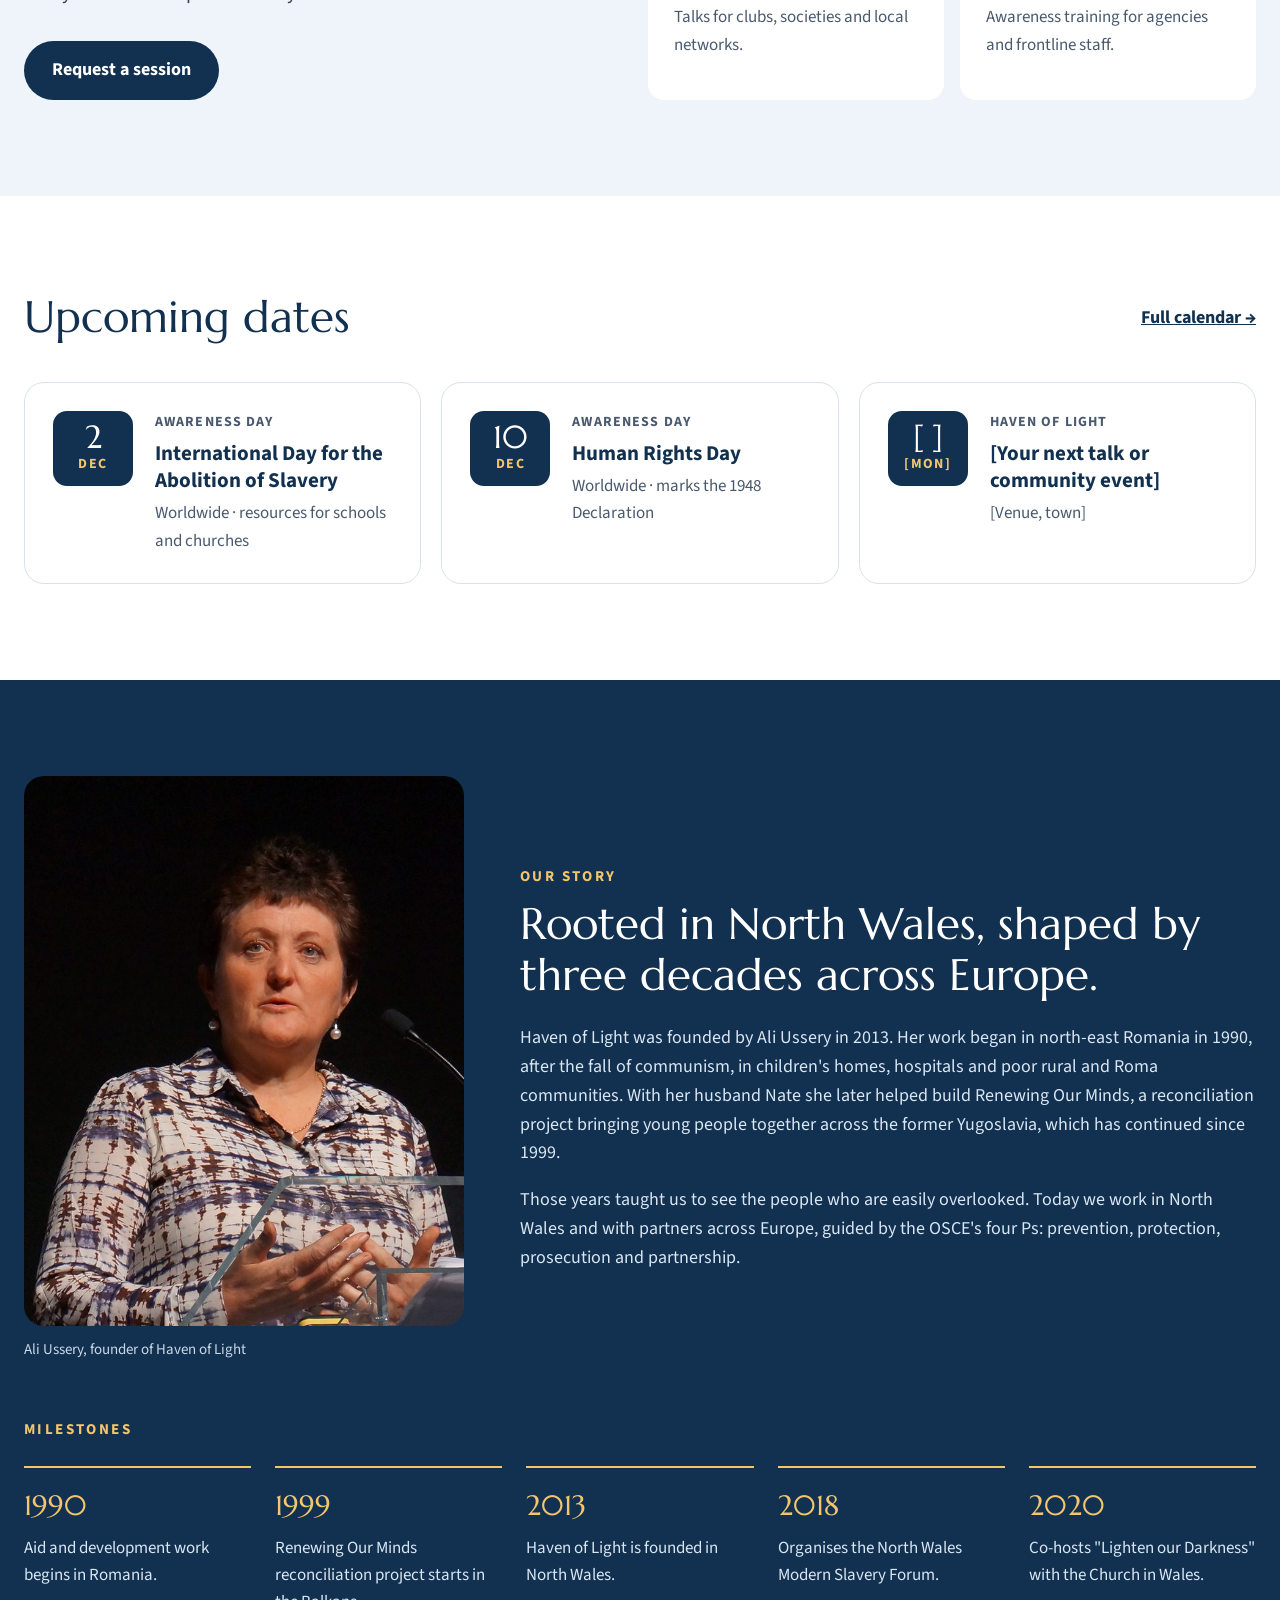
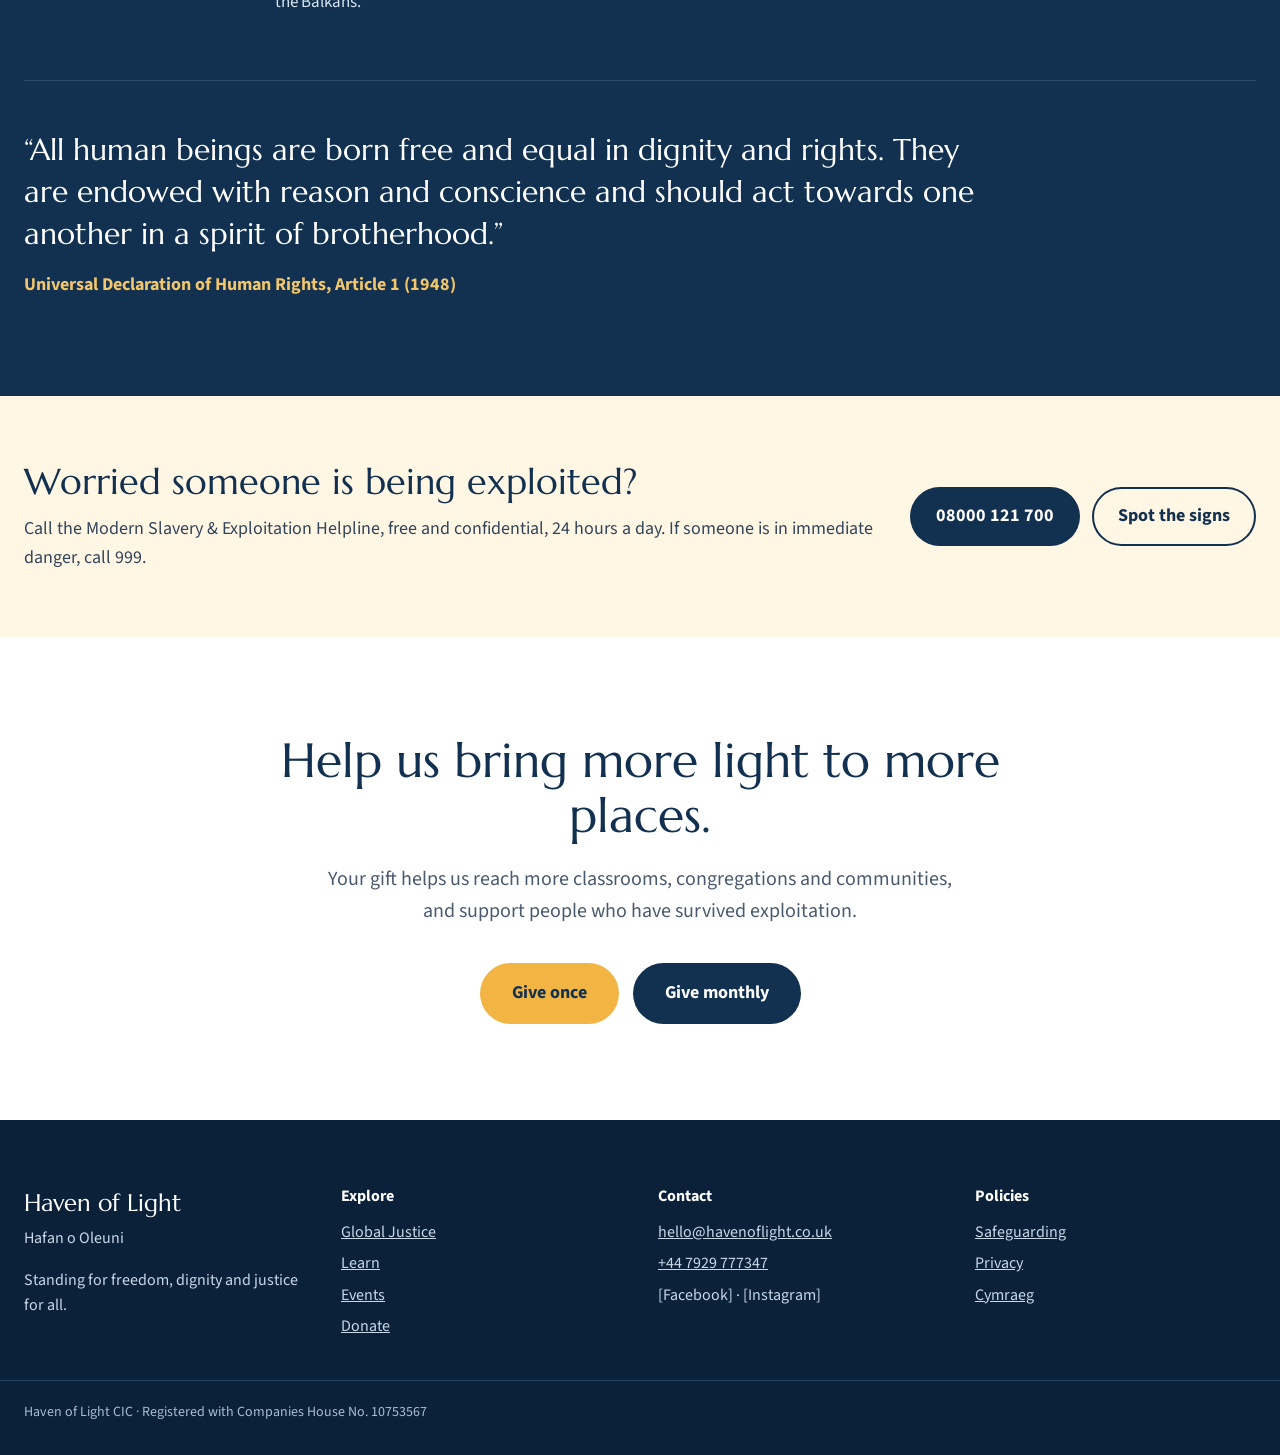
==== commit 3d557ebf: "Add Ali's photo and interactive 12 spheres of influence section - Photo of Ali Ussery in the About s" ====
--- a/index.html
+++ b/index.html
@@ -232,35 +232,27 @@
 </section>
 
 <section id="about" style="background: #12304F; color: #FFFFFF">
-<div style="max-width: 1240px; margin: 0 auto; padding: 96px 24px; display: flex; flex-wrap: wrap; gap: 56px">
+<div style="max-width: 1240px; margin: 0 auto; padding: 96px 24px 56px; display: flex; flex-wrap: wrap; gap: 56px; align-items: center">
+<figure style="flex: 1 1 320px; max-width: 440px; margin: 0">
+<img src="images/ali-ussery.jpg" alt="Ali Ussery, founder of Haven of Light, speaking at a lectern" style="display: block; width: 100%; aspect-ratio: 4 / 5; object-fit: cover; border-radius: 20px">
+<figcaption style="margin-top: 12px; font-size: 15px; color: #C9D8E8">Ali Ussery, founder of Haven of Light</figcaption>
+</figure>
 <div style="flex: 1 1 520px; min-width: 0">
 <p style="margin: 0; font-size: 15px; letter-spacing: 0.16em; text-transform: uppercase; color: #F2C66D; font-weight: 700">Our story</p>
 <h2 style="margin: 10px 0 0; font-family: 'Marcellus', serif; font-weight: 400; font-size: 44px; line-height: 1.15">Rooted in North Wales, shaped by three decades across Europe.</h2>
 <p style="margin: 24px 0 0; color: #D9E6F3">Haven of Light was founded by Ali Ussery in 2013. Her work began in north-east Romania in 1990, after the fall of communism, in children's homes, hospitals and poor rural and Roma communities. With her husband Nate she later helped build Renewing Our Minds, a reconciliation project bringing young people together across the former Yugoslavia, which has continued since 1999.</p>
 <p style="margin: 18px 0 0; color: #D9E6F3">Those years taught us to see the people who are easily overlooked. Today we work in North Wales and with partners across Europe, guided by the OSCE's four Ps: prevention, protection, prosecution and partnership.</p>
 </div>
-<div style="flex: 1 1 420px; min-width: 0; display: flex; flex-direction: column; gap: 0">
-<div style="display: flex; gap: 20px; padding: 18px 0; border-bottom: 1px solid #2D4D70">
-<span style="font-family: 'Marcellus', serif; font-size: 26px; color: #F2C66D; min-width: 72px">1990</span>
-<span style="color: #D9E6F3">Aid and development work begins in Romania.</span>
-</div>
-<div style="display: flex; gap: 20px; padding: 18px 0; border-bottom: 1px solid #2D4D70">
-<span style="font-family: 'Marcellus', serif; font-size: 26px; color: #F2C66D; min-width: 72px">1999</span>
-<span style="color: #D9E6F3">Renewing Our Minds reconciliation project starts in the Balkans.</span>
-</div>
-<div style="display: flex; gap: 20px; padding: 18px 0; border-bottom: 1px solid #2D4D70">
-<span style="font-family: 'Marcellus', serif; font-size: 26px; color: #F2C66D; min-width: 72px">2013</span>
-<span style="color: #D9E6F3">Haven of Light is founded in North Wales.</span>
-</div>
-<div style="display: flex; gap: 20px; padding: 18px 0; border-bottom: 1px solid #2D4D70">
-<span style="font-family: 'Marcellus', serif; font-size: 26px; color: #F2C66D; min-width: 72px">2018</span>
-<span style="color: #D9E6F3">Organises the North Wales Modern Slavery Forum.</span>
-</div>
-<div style="display: flex; gap: 20px; padding: 18px 0; border-bottom: 1px solid #2D4D70">
-<span style="font-family: 'Marcellus', serif; font-size: 26px; color: #F2C66D; min-width: 72px">2020</span>
-<span style="color: #D9E6F3">Co-hosts "Lighten our Darkness" with the Church in Wales.</span>
-</div>
-</div>
+</div>
+<div style="max-width: 1240px; margin: 0 auto; padding: 0 24px 64px">
+<h3 style="margin: 0 0 24px; font-size: 15px; letter-spacing: 0.16em; text-transform: uppercase; color: #F2C66D">Milestones</h3>
+<ol style="list-style: none; margin: 0; padding: 0; display: grid; grid-template-columns: repeat(auto-fit, minmax(190px, 1fr)); gap: 24px">
+<li style="border-top: 2px solid #F2C66D; padding-top: 16px"><span style="display: block; font-family: 'Marcellus', serif; font-size: 28px; color: #F2C66D">1990</span><span style="display: block; margin-top: 6px; color: #D9E6F3; font-size: 17px">Aid and development work begins in Romania.</span></li>
+<li style="border-top: 2px solid #F2C66D; padding-top: 16px"><span style="display: block; font-family: 'Marcellus', serif; font-size: 28px; color: #F2C66D">1999</span><span style="display: block; margin-top: 6px; color: #D9E6F3; font-size: 17px">Renewing Our Minds reconciliation project starts in the Balkans.</span></li>
+<li style="border-top: 2px solid #F2C66D; padding-top: 16px"><span style="display: block; font-family: 'Marcellus', serif; font-size: 28px; color: #F2C66D">2013</span><span style="display: block; margin-top: 6px; color: #D9E6F3; font-size: 17px">Haven of Light is founded in North Wales.</span></li>
+<li style="border-top: 2px solid #F2C66D; padding-top: 16px"><span style="display: block; font-family: 'Marcellus', serif; font-size: 28px; color: #F2C66D">2018</span><span style="display: block; margin-top: 6px; color: #D9E6F3; font-size: 17px">Organises the North Wales Modern Slavery Forum.</span></li>
+<li style="border-top: 2px solid #F2C66D; padding-top: 16px"><span style="display: block; font-family: 'Marcellus', serif; font-size: 28px; color: #F2C66D">2020</span><span style="display: block; margin-top: 6px; color: #D9E6F3; font-size: 17px">Co-hosts "Lighten our Darkness" with the Church in Wales.</span></li>
+</ol>
 </div>
 <div style="max-width: 1240px; margin: 0 auto; padding: 0 24px 96px">
 <blockquote style="margin: 0; border-top: 1px solid #2D4D70; padding-top: 48px">
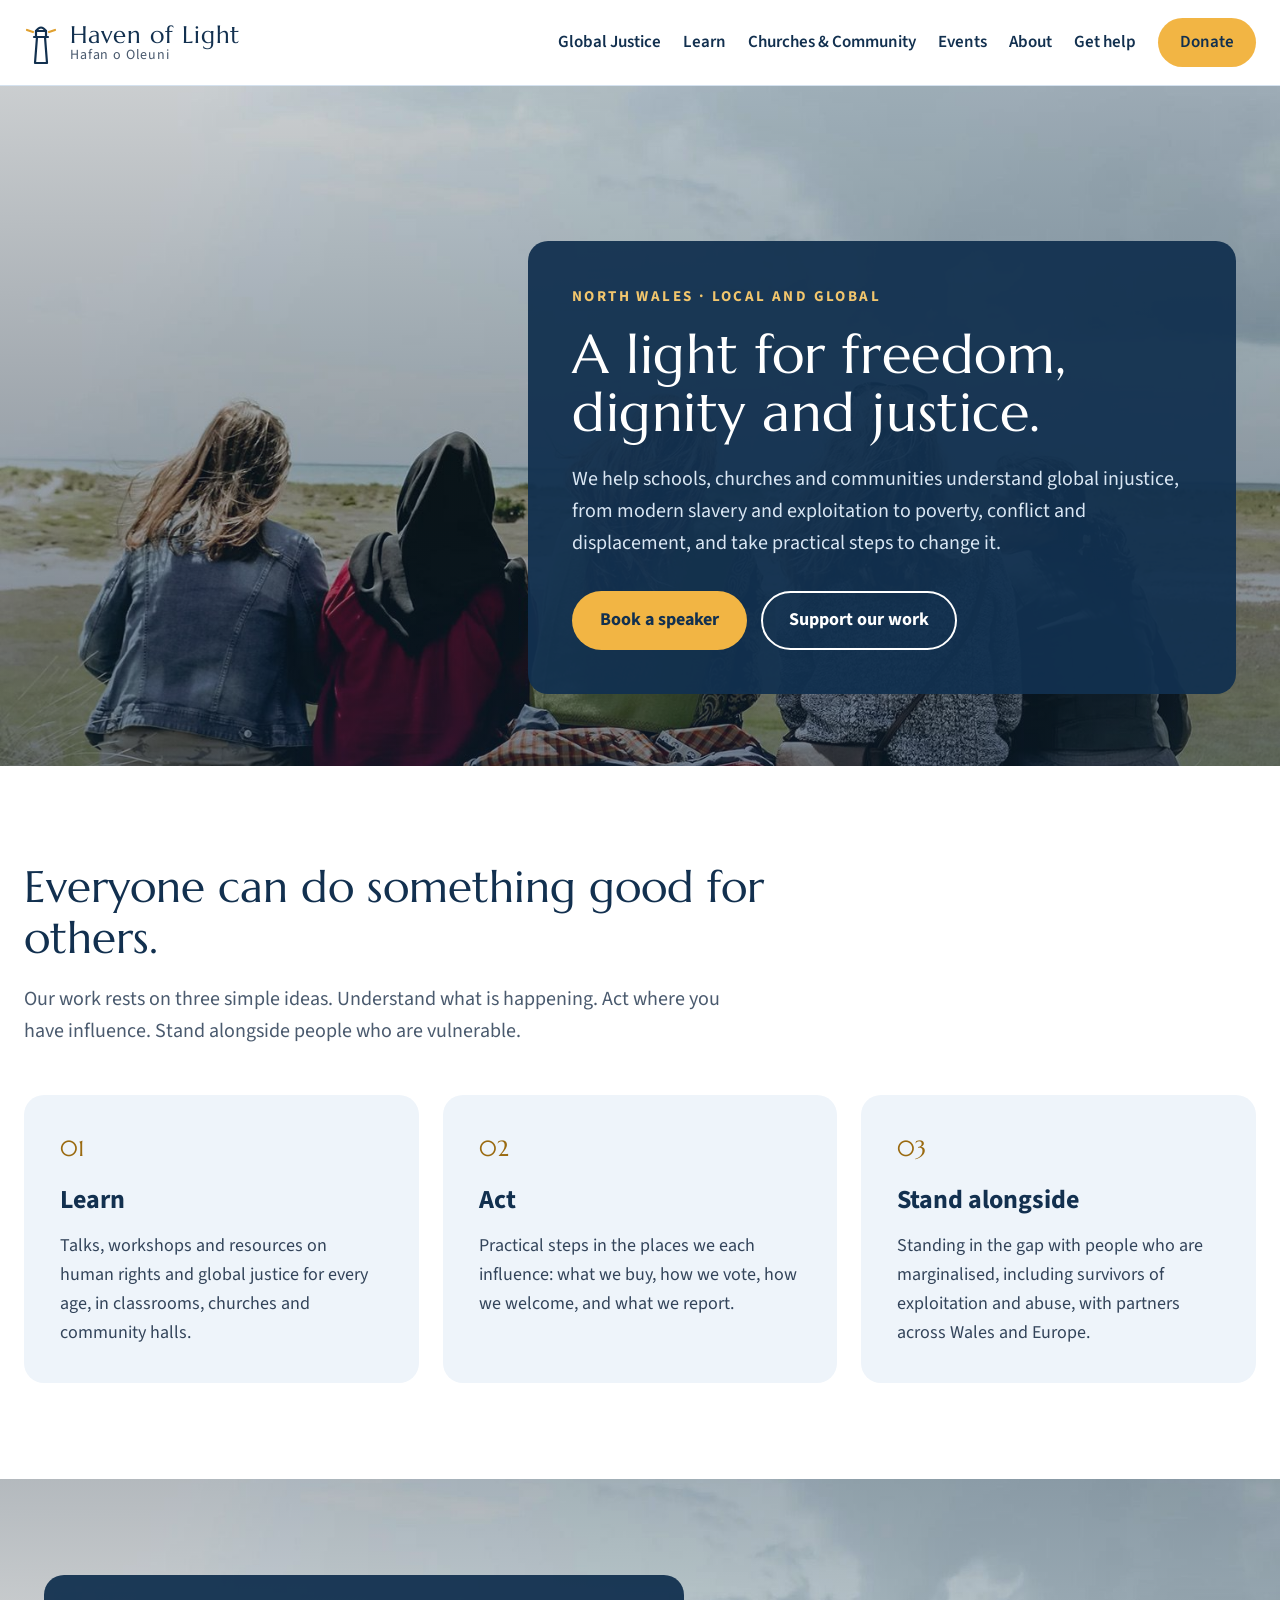
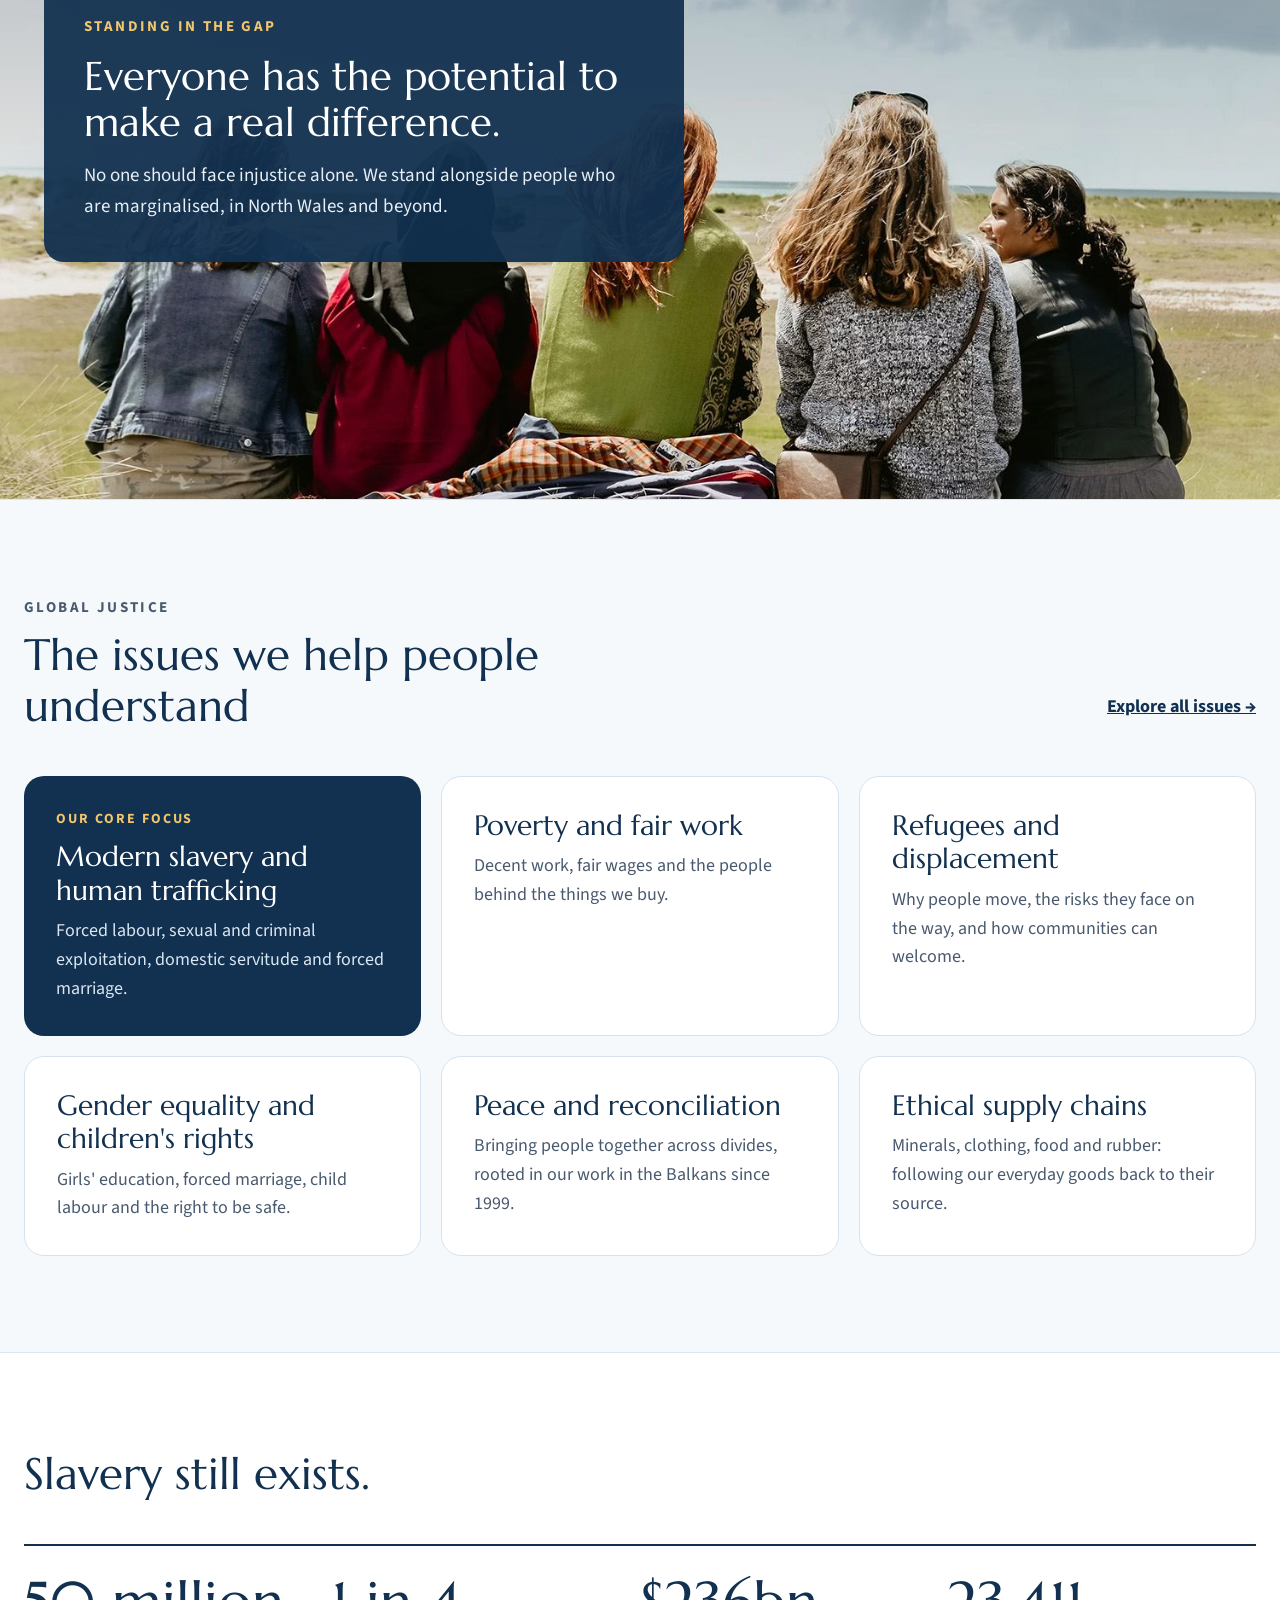
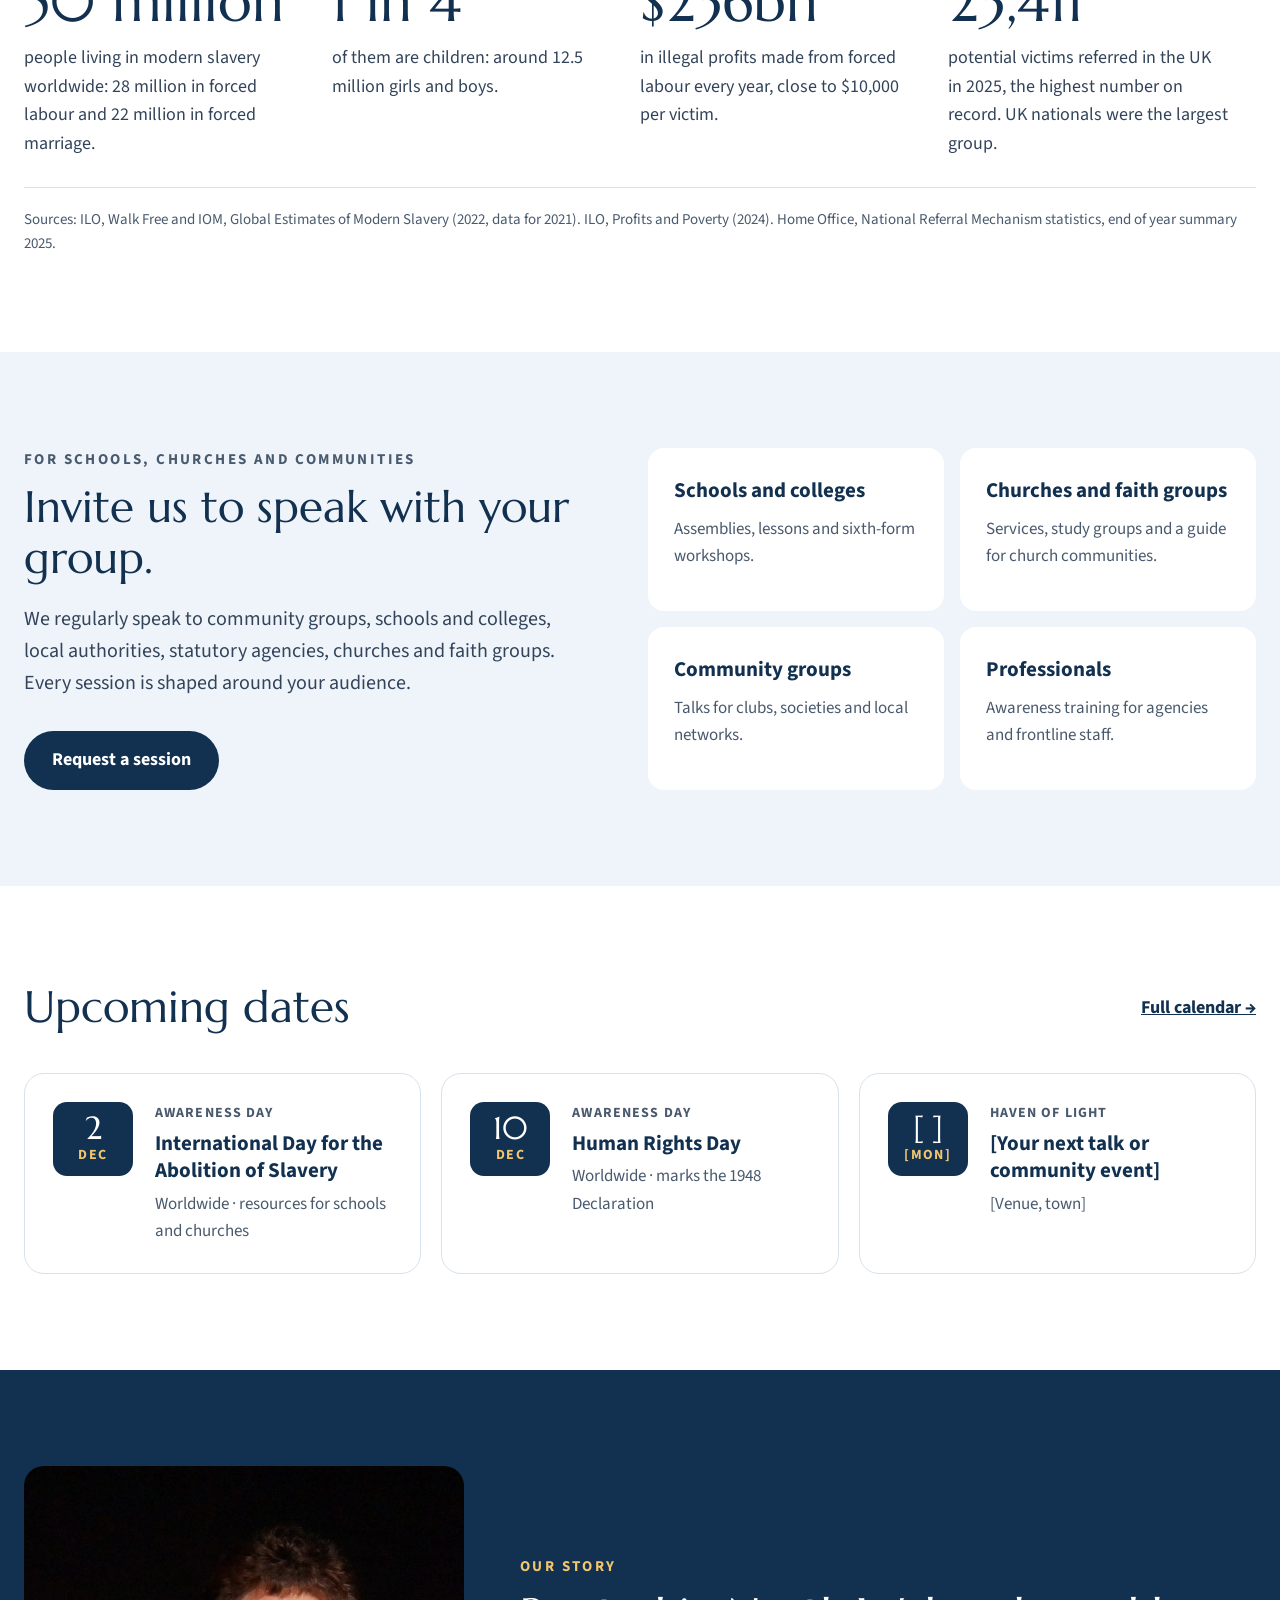
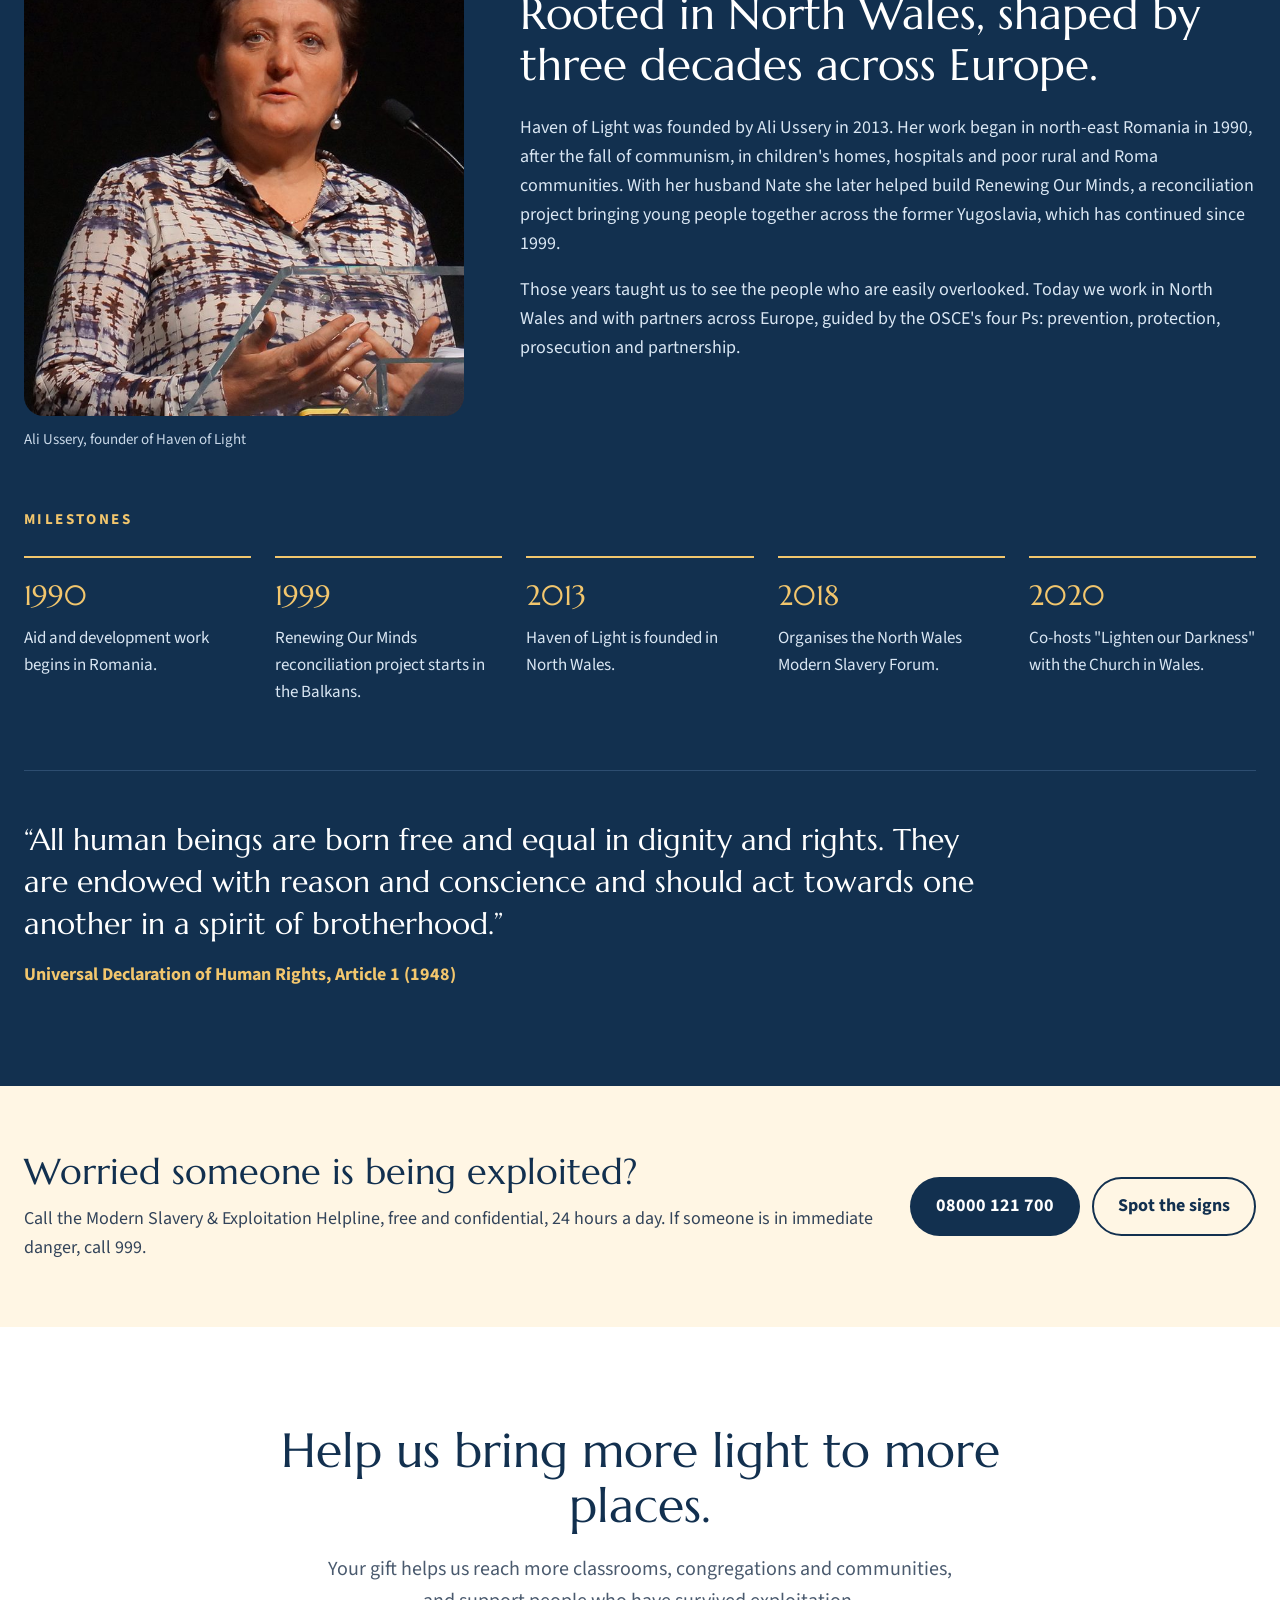
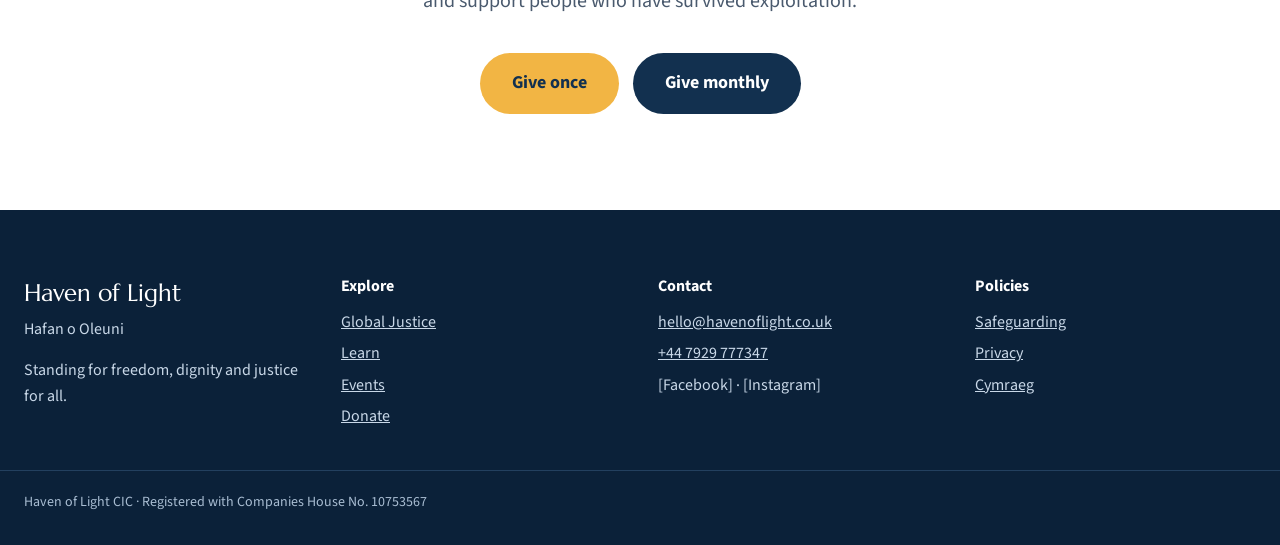
==== commit 71b2bdd8: "Add Walk Free style photography - Home: full-width photo banner with the headline in a navy box, plu" ====
--- a/index.html
+++ b/index.html
@@ -20,6 +20,7 @@
 .amt{font-family:'Marcellus',serif;font-size:28px;border-radius:16px;min-height:64px;padding:16px}
 .seg{border:none;background:transparent;padding:12px}
 .pill:focus-visible,a:focus-visible,input:focus-visible,select:focus-visible,textarea:focus-visible{outline:3px solid #F2B544;outline-offset:2px}
+@media (max-width:760px){.hero-photo{background-position:22% center !important}.hero-photo>div{min-height:0 !important;padding-top:260px !important}.hero-box{padding:28px !important}.hero-box h1{font-size:40px !important}.hero-learn{background-image:linear-gradient(180deg,rgba(0,0,0,0) 0px,rgba(0,0,0,0) 240px,#000000 420px),var(--learn-img) !important;background-size:100% 100%,auto 420px !important;background-repeat:no-repeat;background-position:0 0,20% top !important}.hero-learn>div{padding-top:340px !important;padding-bottom:56px !important;min-height:0 !important}.photo-band>div{min-height:0 !important;padding:32px 16px 240px !important}.band-box{padding:28px !important}.band-box p:nth-child(2){font-size:32px !important}}
 </style>
 </head>
 <body>
@@ -46,27 +47,17 @@
 </div>
 </header>
 
-<section style="background: #12304F; color: #FFFFFF">
-<div style="max-width: 1240px; margin: 0 auto; padding: 96px 24px 104px; display: flex; flex-wrap: wrap; gap: 56px; align-items: center">
-<div style="flex: 999 1 560px; min-width: 0">
-<p style="margin: 0 0 20px; font-size: 15px; letter-spacing: 0.16em; text-transform: uppercase; color: #F2C66D; font-weight: 700">North Wales · Local and global</p>
-<h1 style="margin: 0; font-family: 'Marcellus', serif; font-weight: 400; font-size: 64px; line-height: 1.08; letter-spacing: 0.01em">A light for freedom, dignity and justice.</h1>
-<p style="margin: 28px 0 0; font-size: 21px; line-height: 1.6; color: #D9E6F3; max-width: 640px">We help schools, churches and communities understand global injustice, from modern slavery and exploitation to poverty, conflict and displacement, and take practical steps to change it.</p>
-<div style="display: flex; flex-wrap: wrap; gap: 14px; margin-top: 40px">
+<section class="hero-photo" role="img" aria-label="Silhouette of a child pointing towards the light at sunset" style="color: #FFFFFF; background-color: #12304F; background-image: linear-gradient(180deg, rgba(11, 33, 57, 0.15) 0%, rgba(11, 33, 57, 0.55) 100%), url('images/child-pointing-silhouette.jpg'), url('images/group-of-women.jpg'); background-size: cover; background-position: 30% 45%">
+<div style="max-width: 1240px; margin: 0 auto; padding: 140px 24px 72px; min-height: 680px; box-sizing: border-box; display: flex; flex-direction: column; justify-content: flex-end; align-items: flex-end">
+<div class="hero-box" style="max-width: 620px; background: rgba(18, 48, 79, 0.94); border-radius: 20px; padding: 44px">
+<p style="margin: 0 0 16px; font-size: 15px; letter-spacing: 0.16em; text-transform: uppercase; color: #F2C66D; font-weight: 700">North Wales · Local and global</p>
+<h1 style="margin: 0; font-family: 'Marcellus', serif; font-weight: 400; font-size: 54px; line-height: 1.08; letter-spacing: 0.01em">A light for freedom, dignity and justice.</h1>
+<p style="margin: 22px 0 0; font-size: 20px; line-height: 1.6; color: #D9E6F3; max-width: 640px">We help schools, churches and communities understand global injustice, from modern slavery and exploitation to poverty, conflict and displacement, and take practical steps to change it.</p>
+<div style="display: flex; flex-wrap: wrap; gap: 14px; margin-top: 32px">
 <a href="learn.html#book" style="text-decoration: none; background: #F2B544; color: #12304F; font-weight: 700; padding: 15px 28px; border-radius: 999px">Book a speaker</a>
 <a href="donate.html" style="text-decoration: none; border: 2px solid #FFFFFF; color: #FFFFFF; font-weight: 700; padding: 13px 26px; border-radius: 999px">Support our work</a>
 </div>
 </div>
-<a href="events.html" style="flex: 1 1 320px; text-decoration: none; color: #12304F; background: #FFFFFF; border-radius: 20px; padding: 32px; display: flex; flex-direction: column; gap: 10px">
-<span style="font-size: 14px; letter-spacing: 0.14em; text-transform: uppercase; font-weight: 700; color: #4A5A6E">Coming up</span>
-<span style="display: flex; align-items: baseline; gap: 14px">
-<span style="font-family: 'Marcellus', serif; font-size: 64px; line-height: 1">2</span>
-<span style="font-size: 18px; font-weight: 700">December 2026</span>
-</span>
-<span style="font-family: 'Marcellus', serif; font-size: 26px; line-height: 1.25">International Day for the Abolition of Slavery</span>
-<span style="font-size: 17px; color: #4A5A6E">Resources and a short reflection for schools and churches.</span>
-<span style="margin-top: 8px; font-weight: 700">See all events →</span>
-</a>
 </div>
 </section>
 
@@ -90,6 +81,16 @@
 <h3 style="margin: 12px 0 0; font-size: 26px; color: #12304F">Stand alongside</h3>
 <p style="margin: 12px 0 0; color: #33445A">Standing in the gap with people who are marginalised, including survivors of exploitation and abuse, with partners across Wales and Europe.</p>
 </div>
+</div>
+</div>
+</section>
+
+<section class="photo-band" role="img" aria-label="Five women sitting together on the grass, looking out to sea" style="color: #FFFFFF; background-color: #12304F; background-image: linear-gradient(180deg, rgba(11, 33, 57, 0.25) 0%, rgba(11, 33, 57, 0) 60%), url('images/group-of-women.jpg'); background-size: cover; background-position: center 70%">
+<div style="max-width: 1240px; margin: 0 auto; padding: 96px 24px; min-height: 620px; box-sizing: border-box; display: flex; align-items: flex-start">
+<div class="band-box" style="max-width: 560px; background: rgba(18, 48, 79, 0.94); border-radius: 20px; padding: 40px">
+<p style="margin: 0; font-size: 15px; letter-spacing: 0.16em; text-transform: uppercase; color: #F2C66D; font-weight: 700">Standing in the gap</p>
+<p style="margin: 14px 0 0; font-family: 'Marcellus', serif; font-size: 40px; line-height: 1.15">Everyone has the potential to make a real difference.</p>
+<p style="margin: 16px 0 0; font-size: 19px; color: #E6EEF6">No one should face injustice alone. We stand alongside people who are marginalised, in North Wales and beyond.</p>
 </div>
 </div>
 </section>
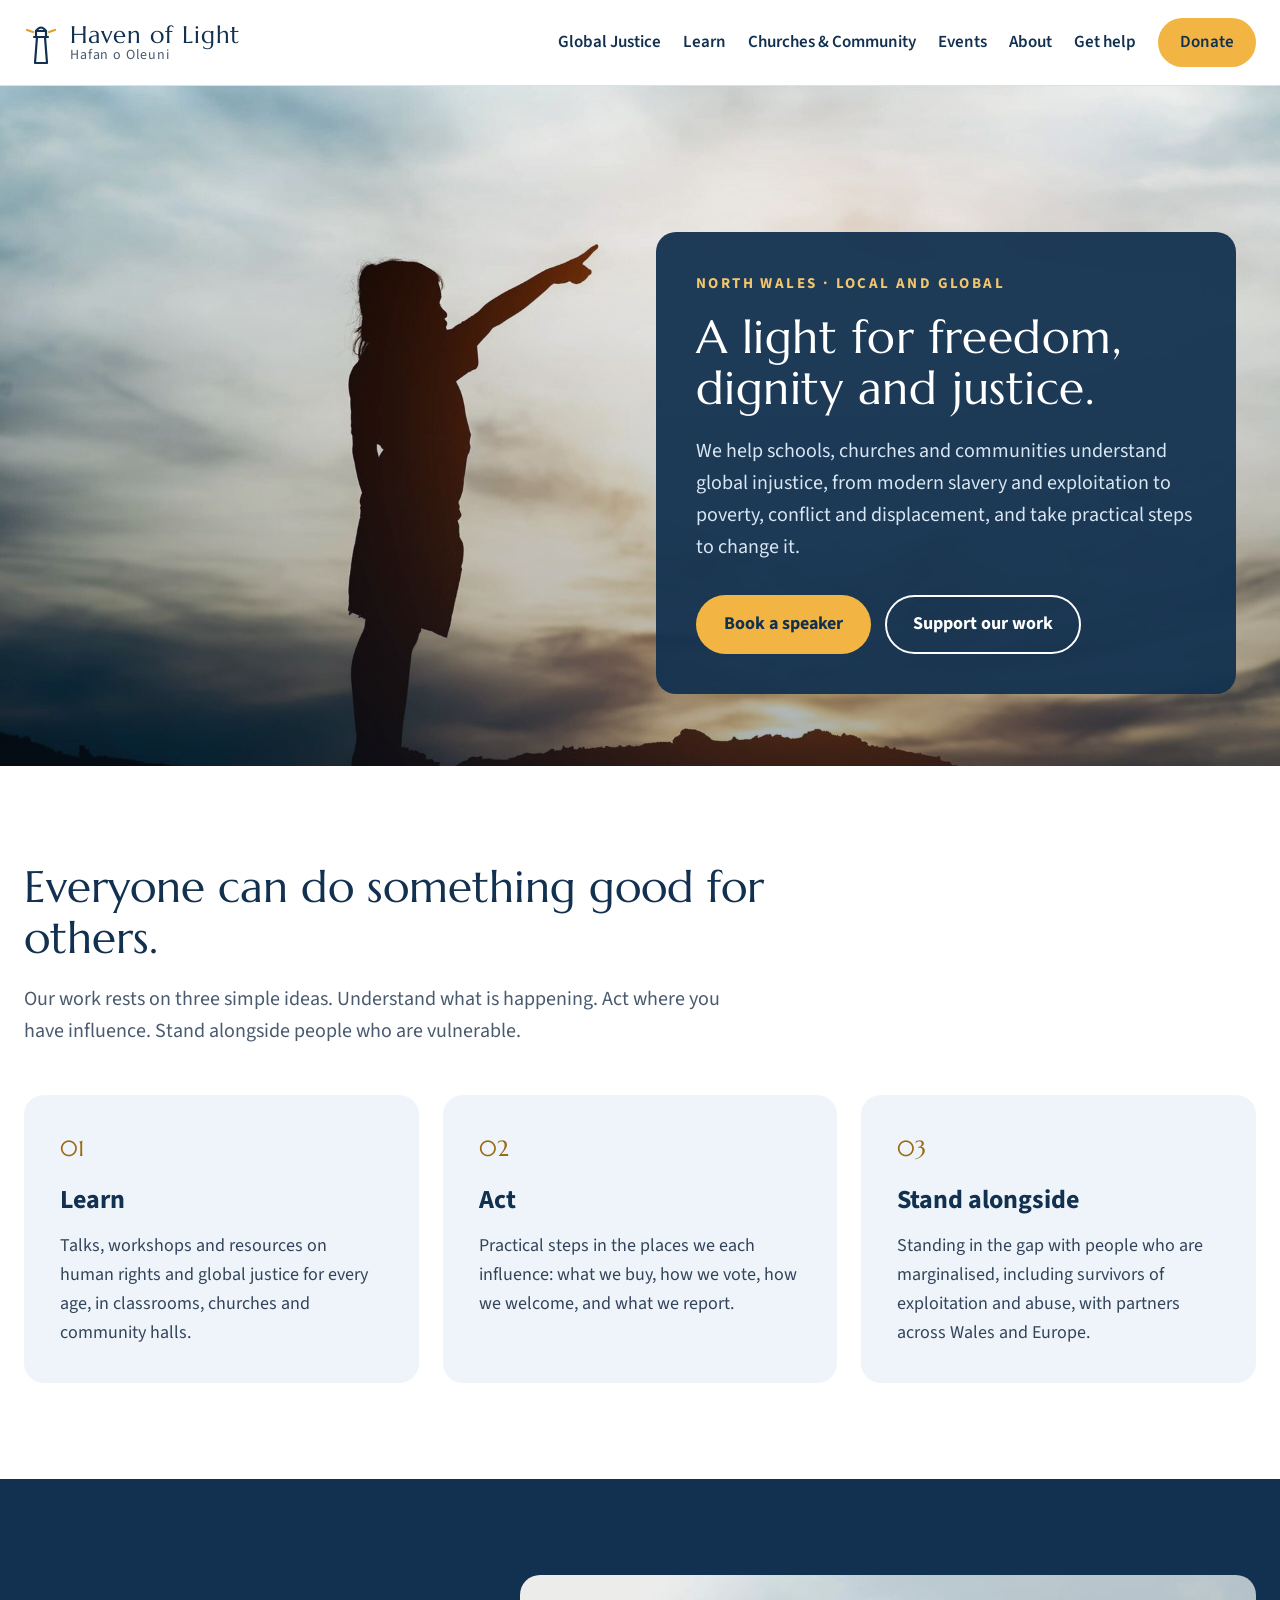
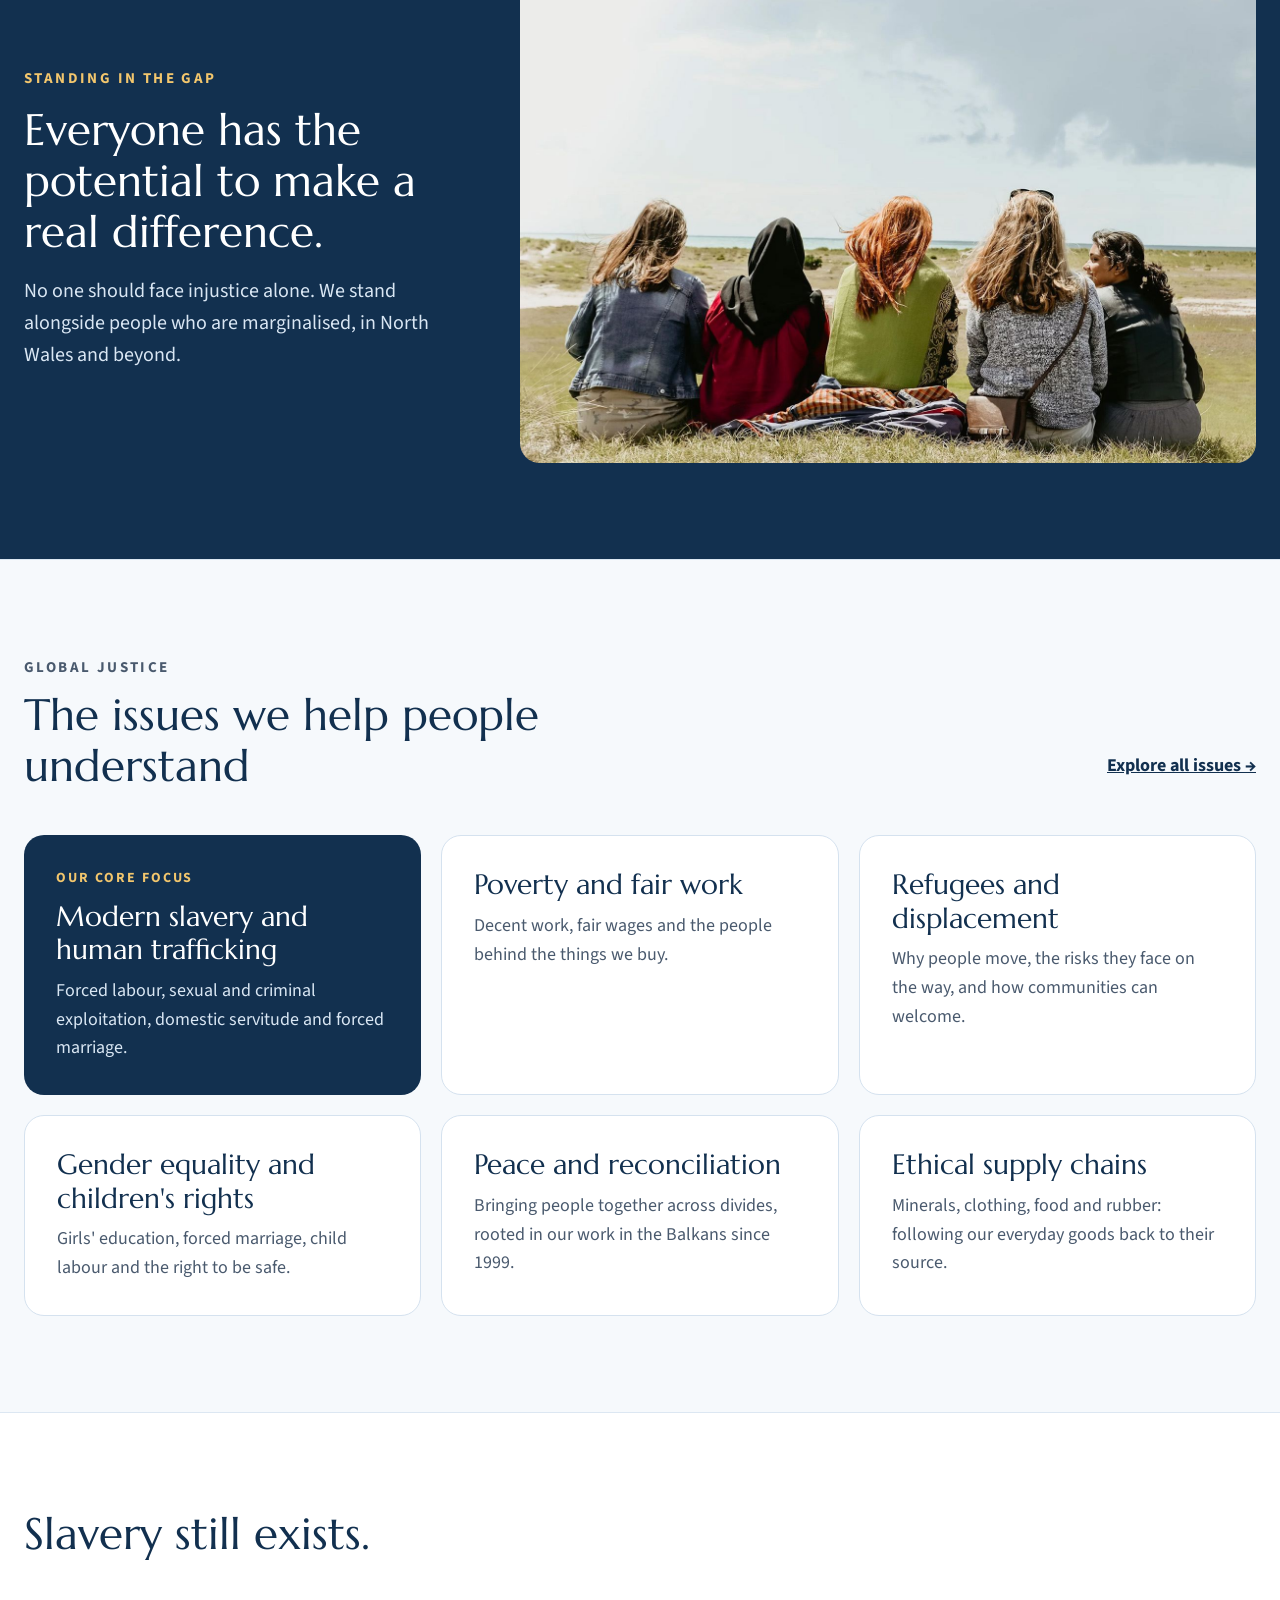
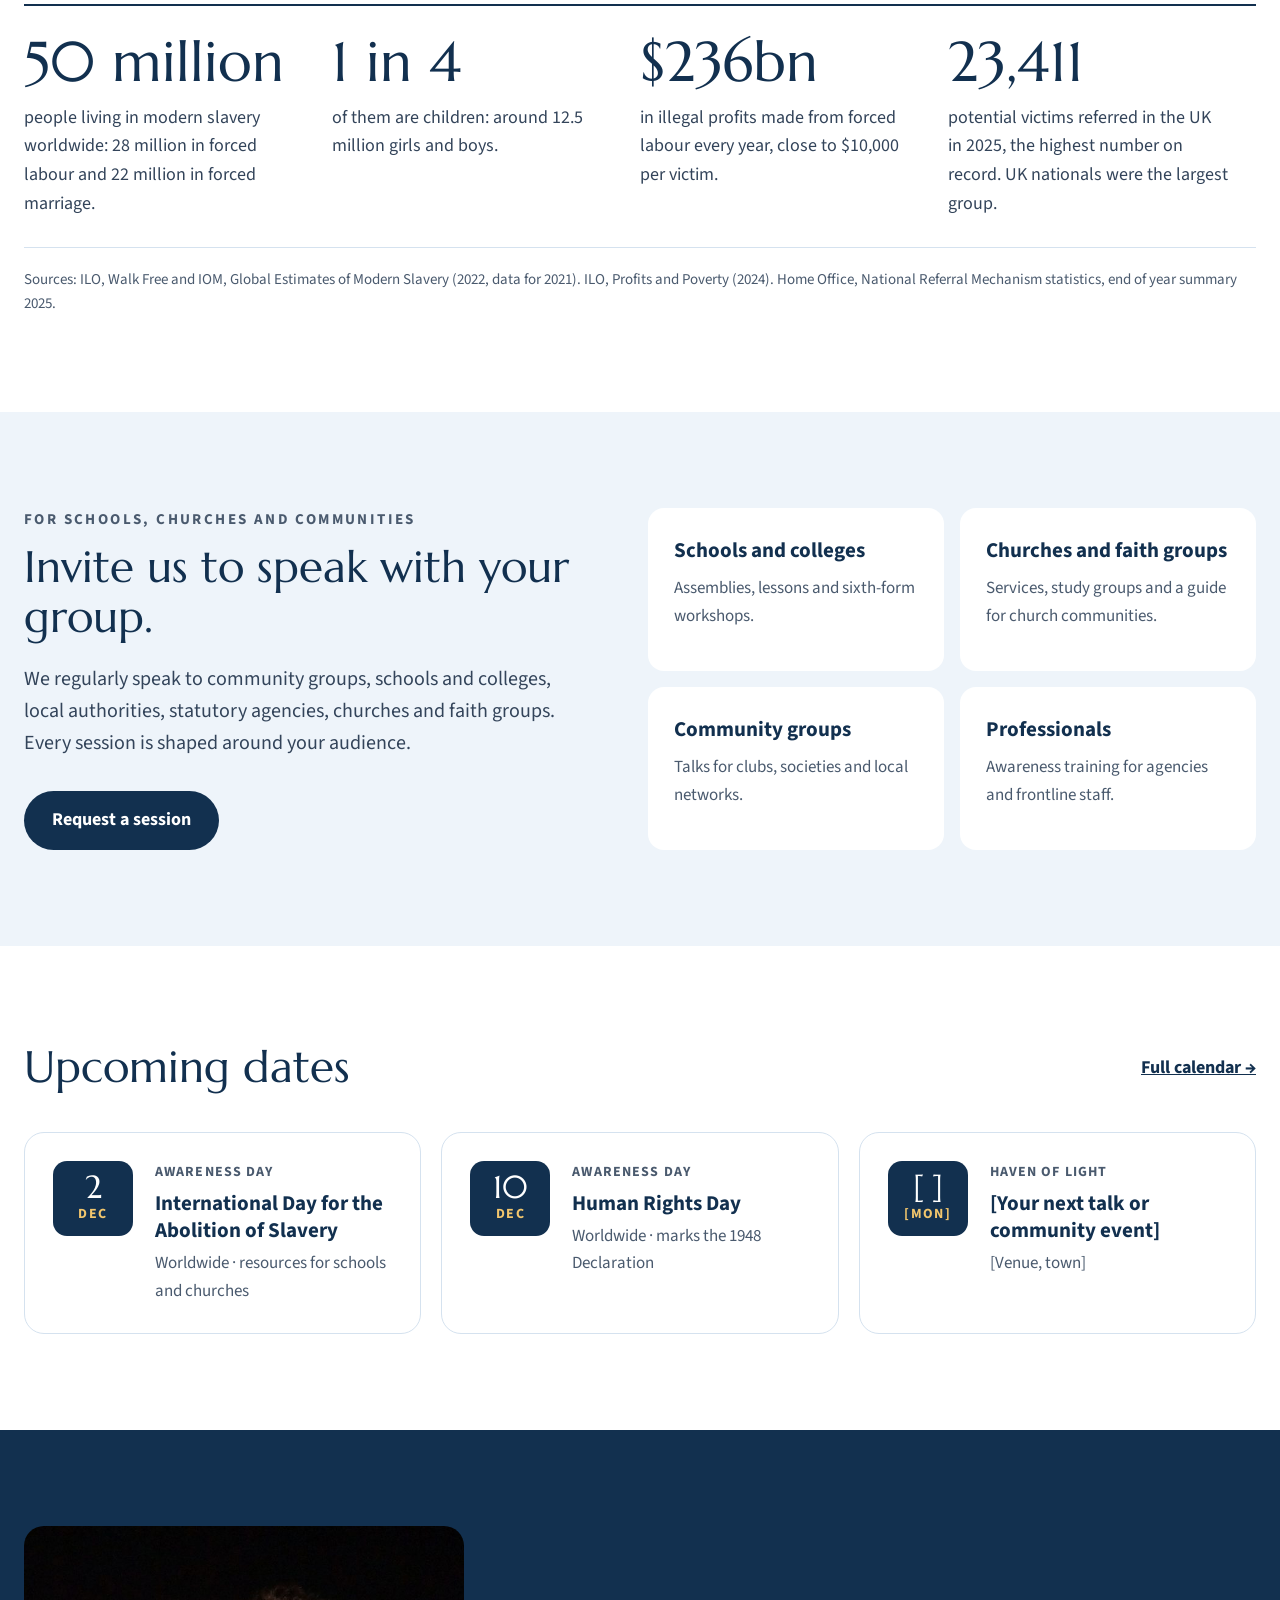
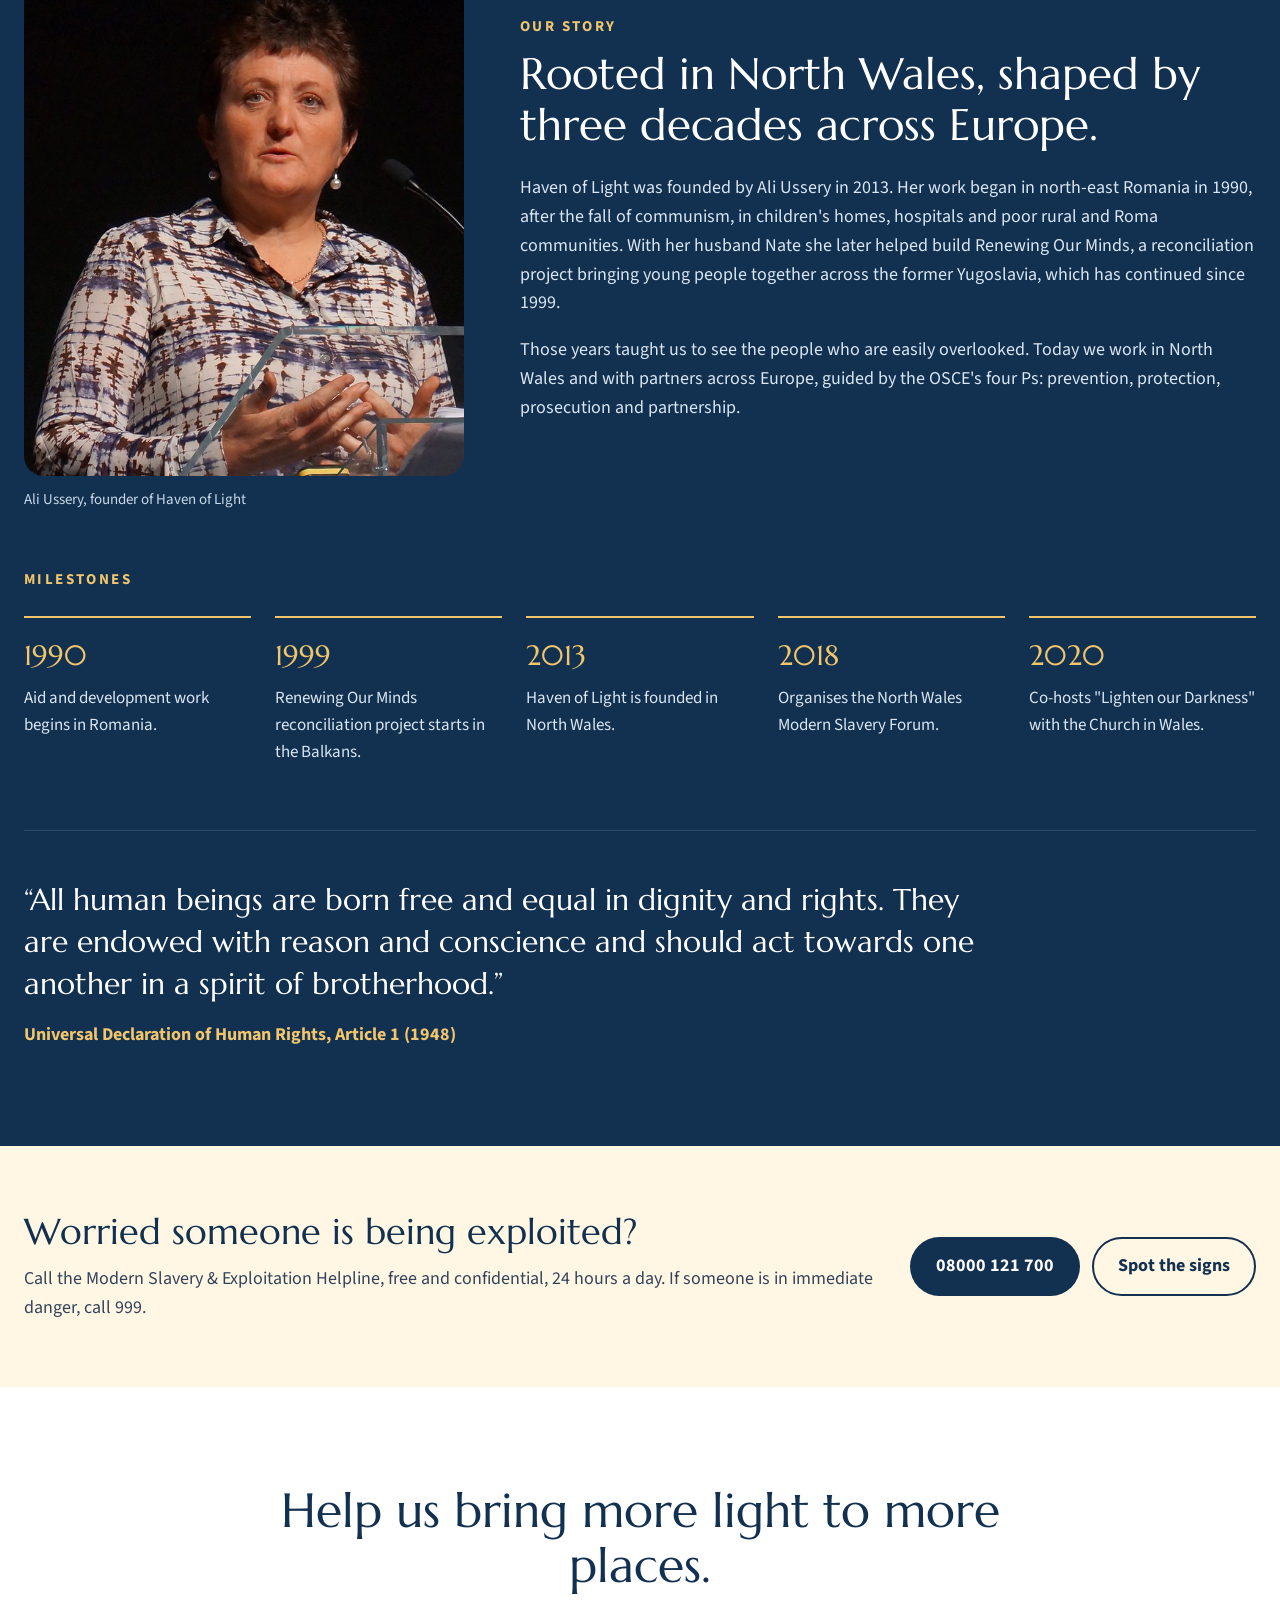
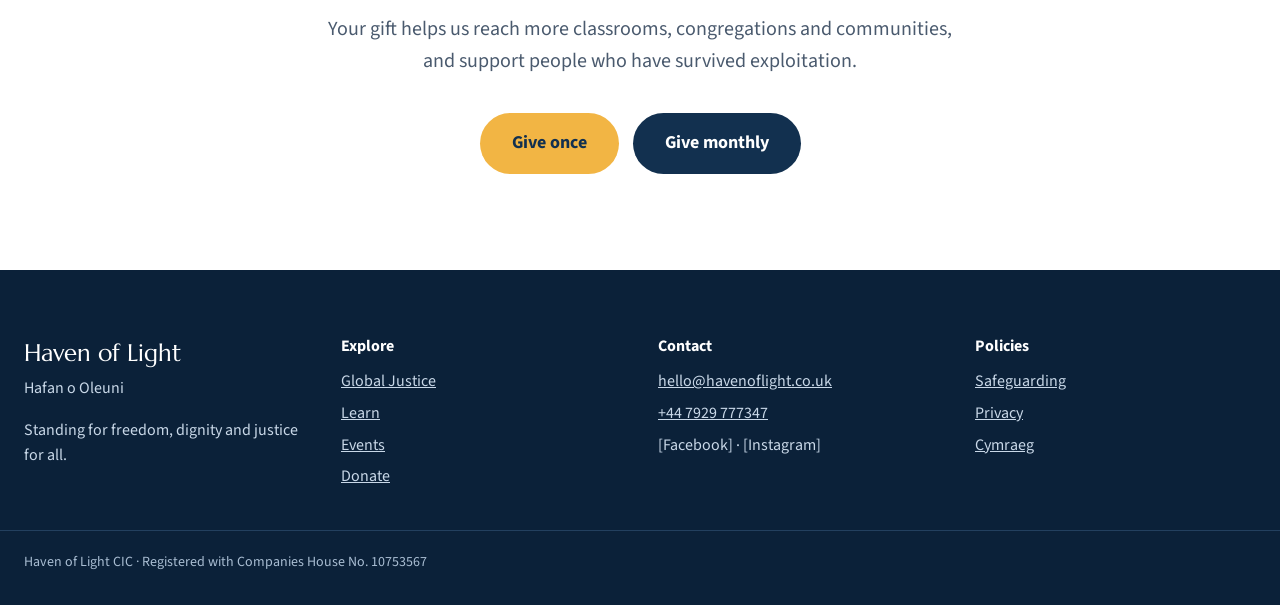
==== commit c1e89535: "Pointing child banner, full group photo, no repeated images - Home banner now uses the pointing-chil" ====
--- a/index.html
+++ b/index.html
@@ -20,7 +20,7 @@
 .amt{font-family:'Marcellus',serif;font-size:28px;border-radius:16px;min-height:64px;padding:16px}
 .seg{border:none;background:transparent;padding:12px}
 .pill:focus-visible,a:focus-visible,input:focus-visible,select:focus-visible,textarea:focus-visible{outline:3px solid #F2B544;outline-offset:2px}
-@media (max-width:760px){.hero-photo{background-position:22% center !important}.hero-photo>div{min-height:0 !important;padding-top:260px !important}.hero-box{padding:28px !important}.hero-box h1{font-size:40px !important}.hero-learn{background-image:linear-gradient(180deg,rgba(0,0,0,0) 0px,rgba(0,0,0,0) 240px,#000000 420px),var(--learn-img) !important;background-size:100% 100%,auto 420px !important;background-repeat:no-repeat;background-position:0 0,20% top !important}.hero-learn>div{padding-top:340px !important;padding-bottom:56px !important;min-height:0 !important}.photo-band>div{min-height:0 !important;padding:32px 16px 240px !important}.band-box{padding:28px !important}.band-box p:nth-child(2){font-size:32px !important}}
+@media (max-width:760px){.hero-photo{background-size:100% 320px,auto 320px !important;background-repeat:no-repeat !important;background-position:0 0,32% 0 !important}.hero-photo>div{min-height:0 !important;padding:320px 0 0 !important}.hero-box{max-width:none !important;border-radius:0 !important;padding:32px 16px 40px !important}.hero-box h1{font-size:38px !important}.hero-learn{background-image:linear-gradient(180deg,rgba(0,0,0,0) 0px,rgba(0,0,0,0) 240px,#000000 420px),var(--learn-img) !important;background-size:100% 100%,auto 420px !important;background-repeat:no-repeat;background-position:0 0,20% top !important}.hero-learn>div{padding-top:340px !important;padding-bottom:56px !important;min-height:0 !important}.photo-band p:nth-child(2){font-size:34px !important}}
 </style>
 </head>
 <body>
@@ -47,11 +47,11 @@
 </div>
 </header>
 
-<section class="hero-photo" role="img" aria-label="Silhouette of a child pointing towards the light at sunset" style="color: #FFFFFF; background-color: #12304F; background-image: linear-gradient(180deg, rgba(11, 33, 57, 0.15) 0%, rgba(11, 33, 57, 0.55) 100%), url('images/child-pointing-silhouette.jpg'), url('images/group-of-women.jpg'); background-size: cover; background-position: 30% 45%">
-<div style="max-width: 1240px; margin: 0 auto; padding: 140px 24px 72px; min-height: 680px; box-sizing: border-box; display: flex; flex-direction: column; justify-content: flex-end; align-items: flex-end">
-<div class="hero-box" style="max-width: 620px; background: rgba(18, 48, 79, 0.94); border-radius: 20px; padding: 44px">
+<section class="hero-photo" role="img" aria-label="Silhouette of a child pointing towards the light at sunset" style="color: #FFFFFF; background-color: #12304F; background-image: linear-gradient(180deg, rgba(11, 33, 57, 0) 0%, rgba(11, 33, 57, 0.35) 100%), url('images/child-pointing-silhouette.jpg'); background-size: cover; background-position: 30% 45%">
+<div style="max-width: 1240px; margin: 0 auto; padding: 120px 24px 72px; min-height: 680px; box-sizing: border-box; display: flex; flex-direction: column; justify-content: flex-end; align-items: flex-end">
+<div class="hero-box" style="max-width: 500px; background: rgba(18, 48, 79, 0.94); border-radius: 20px; padding: 40px">
 <p style="margin: 0 0 16px; font-size: 15px; letter-spacing: 0.16em; text-transform: uppercase; color: #F2C66D; font-weight: 700">North Wales · Local and global</p>
-<h1 style="margin: 0; font-family: 'Marcellus', serif; font-weight: 400; font-size: 54px; line-height: 1.08; letter-spacing: 0.01em">A light for freedom, dignity and justice.</h1>
+<h1 style="margin: 0; font-family: 'Marcellus', serif; font-weight: 400; font-size: 46px; line-height: 1.1; letter-spacing: 0.01em">A light for freedom, dignity and justice.</h1>
 <p style="margin: 22px 0 0; font-size: 20px; line-height: 1.6; color: #D9E6F3; max-width: 640px">We help schools, churches and communities understand global injustice, from modern slavery and exploitation to poverty, conflict and displacement, and take practical steps to change it.</p>
 <div style="display: flex; flex-wrap: wrap; gap: 14px; margin-top: 32px">
 <a href="learn.html#book" style="text-decoration: none; background: #F2B544; color: #12304F; font-weight: 700; padding: 15px 28px; border-radius: 999px">Book a speaker</a>
@@ -85,13 +85,14 @@
 </div>
 </section>
 
-<section class="photo-band" role="img" aria-label="Five women sitting together on the grass, looking out to sea" style="color: #FFFFFF; background-color: #12304F; background-image: linear-gradient(180deg, rgba(11, 33, 57, 0.25) 0%, rgba(11, 33, 57, 0) 60%), url('images/group-of-women.jpg'); background-size: cover; background-position: center 70%">
-<div style="max-width: 1240px; margin: 0 auto; padding: 96px 24px; min-height: 620px; box-sizing: border-box; display: flex; align-items: flex-start">
-<div class="band-box" style="max-width: 560px; background: rgba(18, 48, 79, 0.94); border-radius: 20px; padding: 40px">
+<section class="photo-band" style="background: #12304F; color: #FFFFFF">
+<div style="max-width: 1240px; margin: 0 auto; padding: 96px 24px; display: flex; flex-wrap: wrap; gap: 48px; align-items: center">
+<div style="flex: 1 1 360px; min-width: 0">
 <p style="margin: 0; font-size: 15px; letter-spacing: 0.16em; text-transform: uppercase; color: #F2C66D; font-weight: 700">Standing in the gap</p>
-<p style="margin: 14px 0 0; font-family: 'Marcellus', serif; font-size: 40px; line-height: 1.15">Everyone has the potential to make a real difference.</p>
-<p style="margin: 16px 0 0; font-size: 19px; color: #E6EEF6">No one should face injustice alone. We stand alongside people who are marginalised, in North Wales and beyond.</p>
-</div>
+<p style="margin: 14px 0 0; font-family: 'Marcellus', serif; font-size: 44px; line-height: 1.15">Everyone has the potential to make a real difference.</p>
+<p style="margin: 18px 0 0; font-size: 20px; color: #D9E6F3">No one should face injustice alone. We stand alongside people who are marginalised, in North Wales and beyond.</p>
+</div>
+<img src="images/group-of-women.jpg" alt="Five women sitting together on the grass, looking out to sea" width="1500" height="994" style="flex: 2 1 560px; min-width: 0; width: 100%; max-width: 760px; height: auto; display: block; border-radius: 20px">
 </div>
 </section>
 
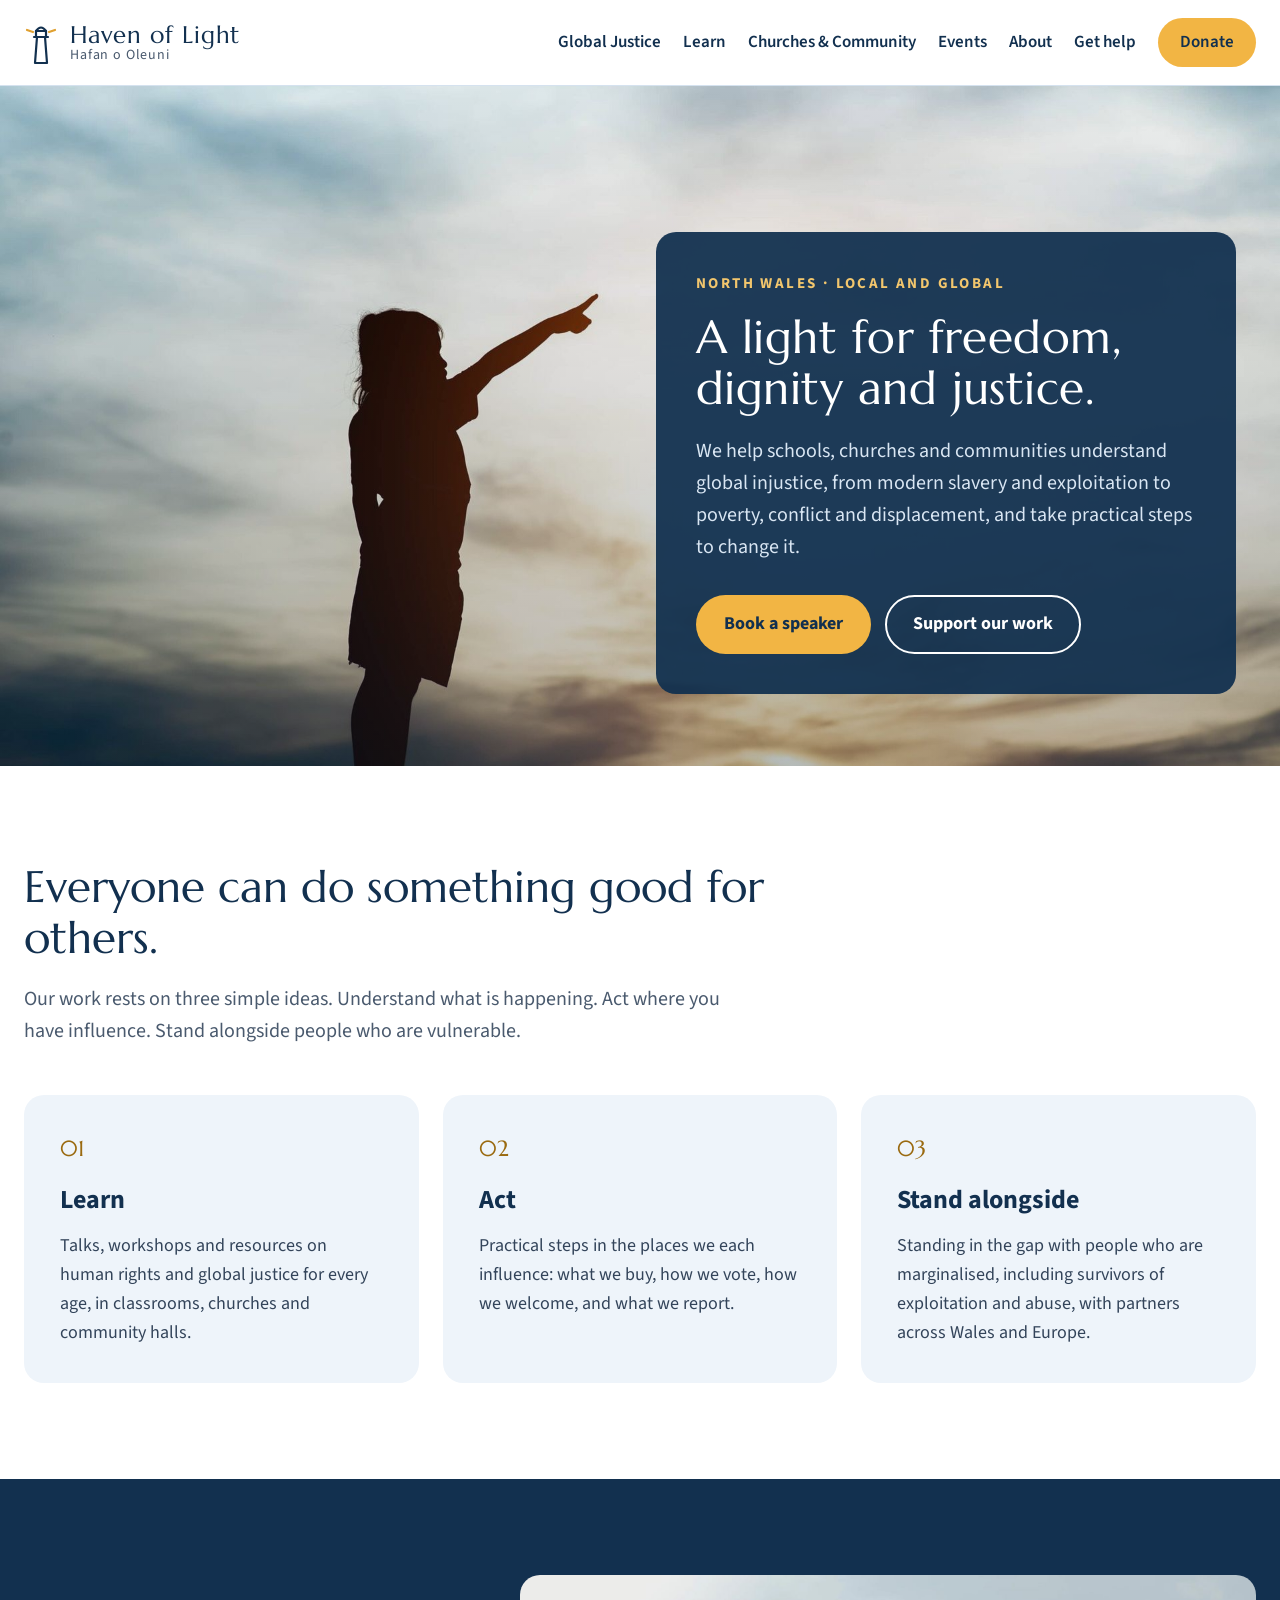
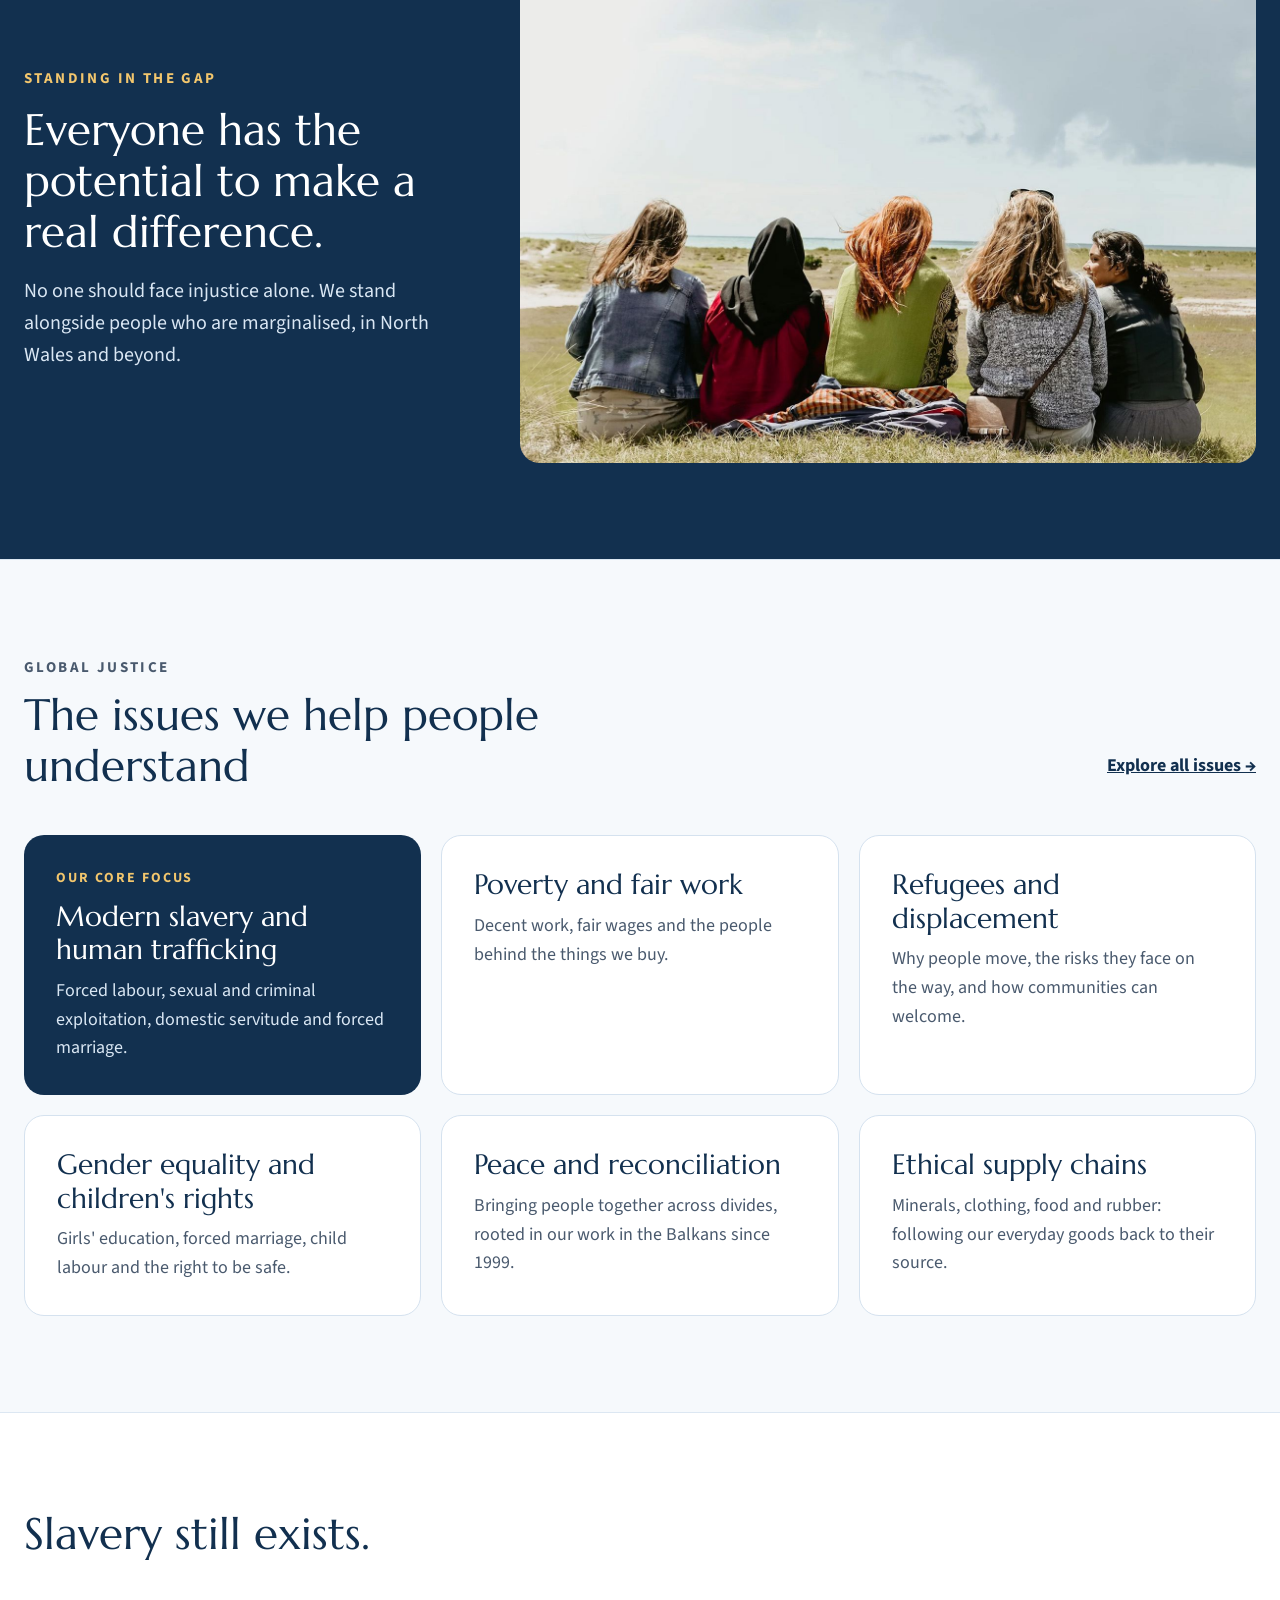
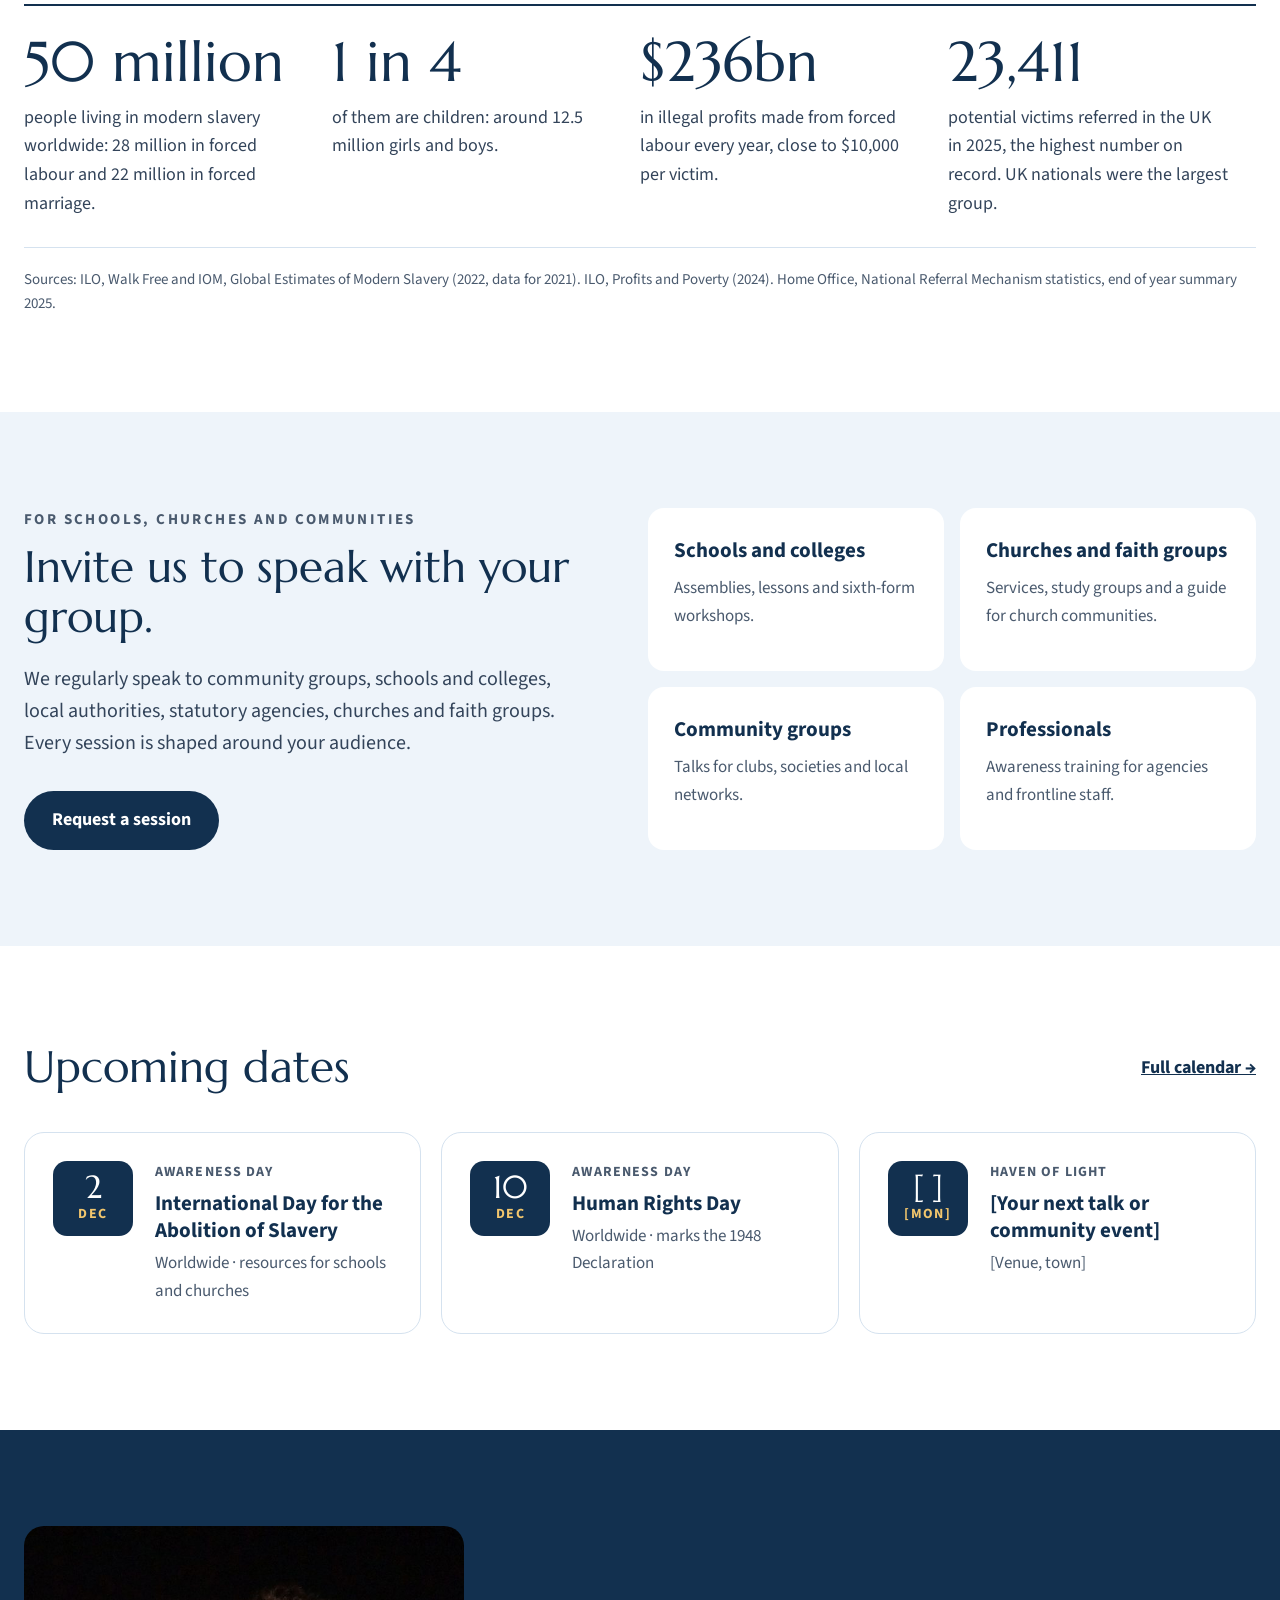
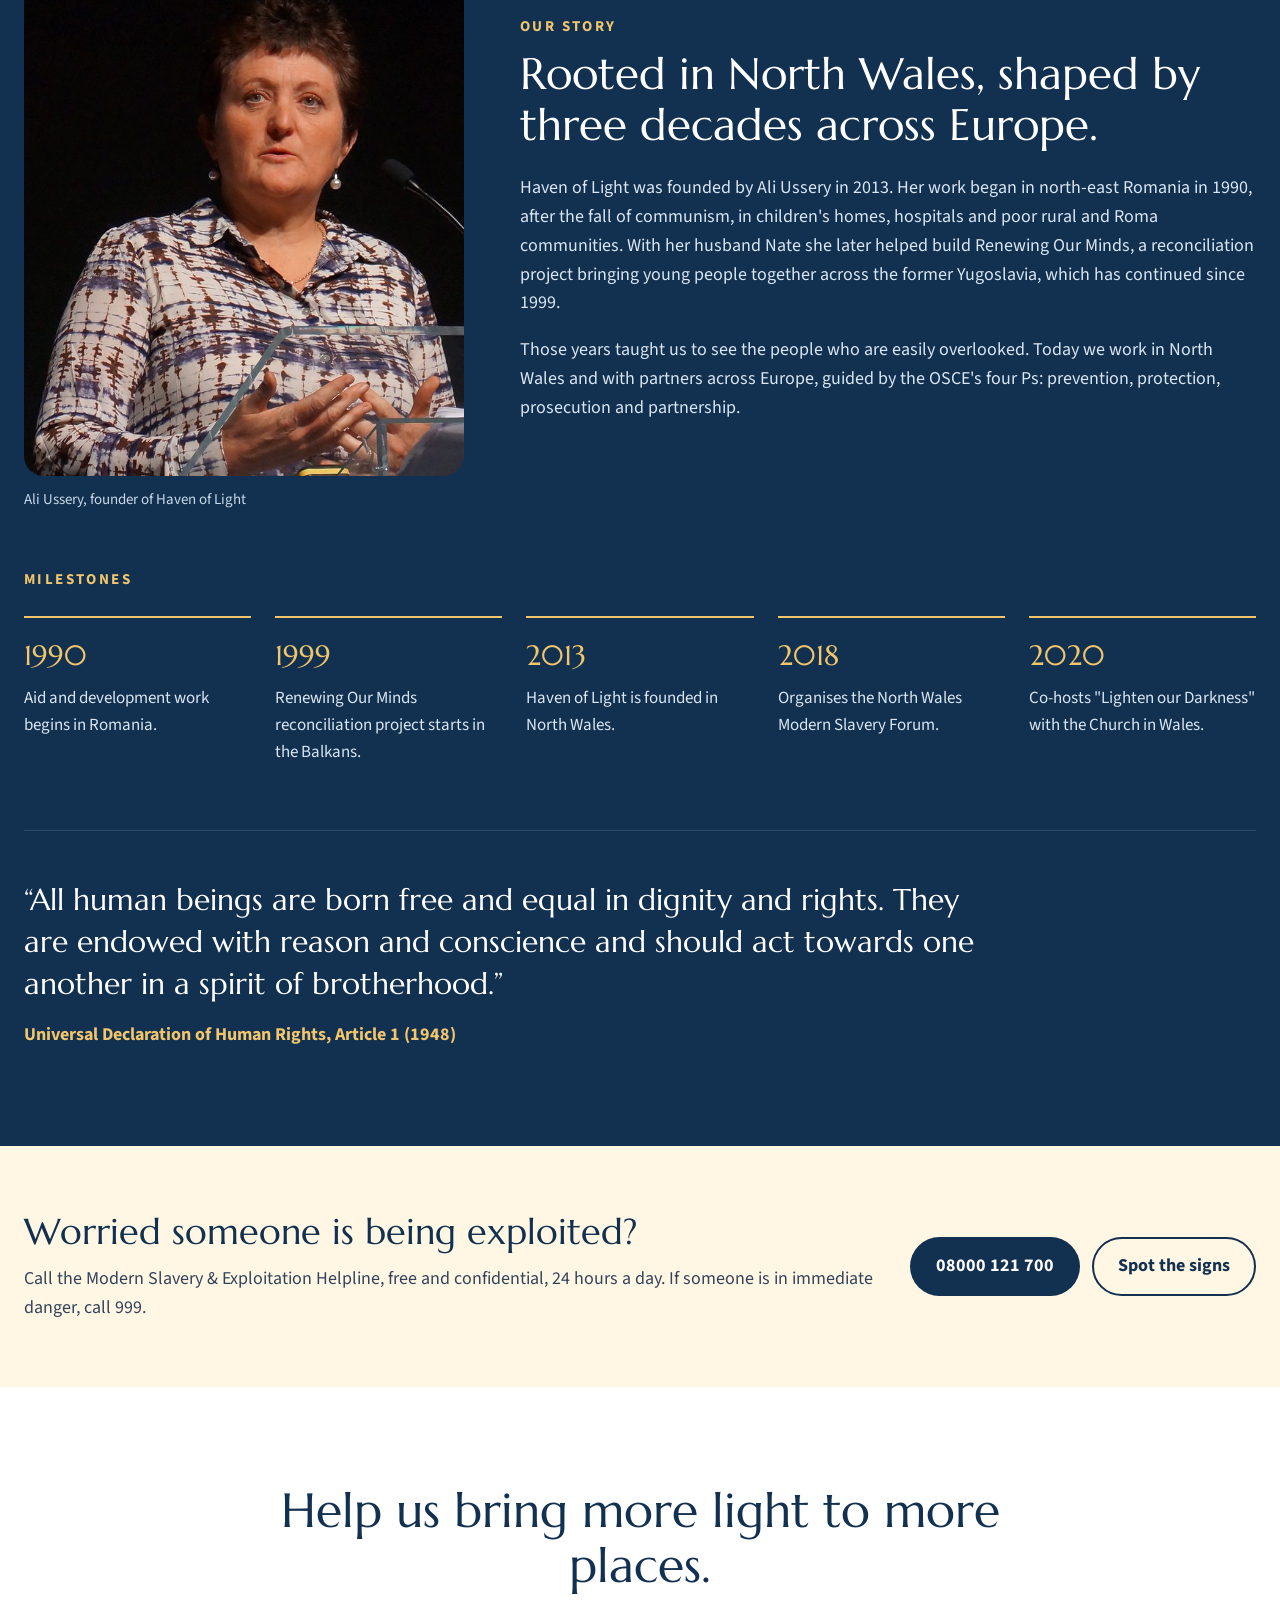
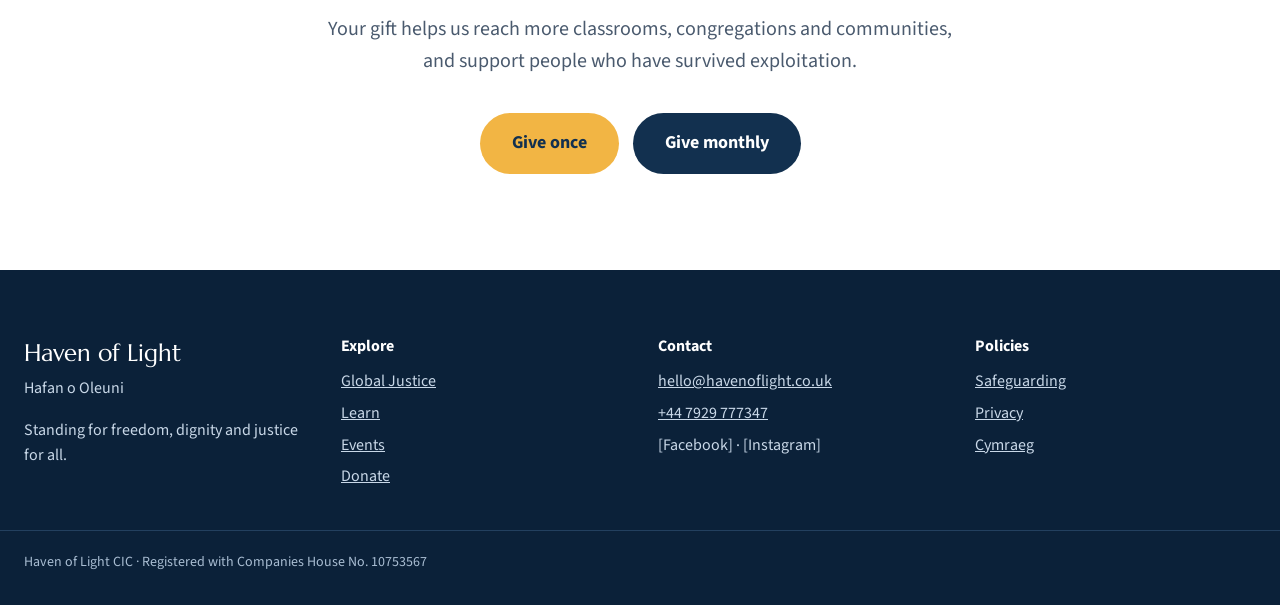
==== commit d2c8351e: "Homepage motion: parallax hero, scroll reveals, hover effects - Hero: text box fades in on load, pho" ====
--- a/index.html
+++ b/index.html
@@ -20,8 +20,10 @@
 .amt{font-family:'Marcellus',serif;font-size:28px;border-radius:16px;min-height:64px;padding:16px}
 .seg{border:none;background:transparent;padding:12px}
 .pill:focus-visible,a:focus-visible,input:focus-visible,select:focus-visible,textarea:focus-visible{outline:3px solid #F2B544;outline-offset:2px}
-@media (max-width:760px){.hero-photo{background-size:100% 320px,auto 320px !important;background-repeat:no-repeat !important;background-position:0 0,32% 0 !important}.hero-photo>div{min-height:0 !important;padding:320px 0 0 !important}.hero-box{max-width:none !important;border-radius:0 !important;padding:32px 16px 40px !important}.hero-box h1{font-size:38px !important}.hero-learn{background-image:linear-gradient(180deg,rgba(0,0,0,0) 0px,rgba(0,0,0,0) 240px,#000000 420px),var(--learn-img) !important;background-size:100% 100%,auto 420px !important;background-repeat:no-repeat;background-position:0 0,20% top !important}.hero-learn>div{padding-top:340px !important;padding-bottom:56px !important;min-height:0 !important}.photo-band p:nth-child(2){font-size:34px !important}}
+@media (max-width:760px){.hero-photo>.hero-inner{min-height:0 !important;padding:320px 0 0 !important}.hero-box{max-width:none !important;border-radius:0 !important;padding:32px 16px 40px !important}.hero-box h1{font-size:38px !important}.hero-learn{background-image:linear-gradient(180deg,rgba(0,0,0,0) 0px,rgba(0,0,0,0) 240px,#000000 420px),var(--learn-img) !important;background-size:100% 100%,auto 420px !important;background-repeat:no-repeat;background-position:0 0,20% top !important}.hero-learn>div{padding-top:340px !important;padding-bottom:56px !important;min-height:0 !important}.photo-band p:nth-child(2){font-size:34px !important}}
 </style>
+<link rel="stylesheet" href="assets/motion.css">
+<script src="assets/motion.js" defer></script>
 </head>
 <body>
 <div style="font-family: 'Source Sans 3', system-ui, sans-serif; color: #1A2433; background: #FFFFFF; font-size: 18px; line-height: 1.6">
@@ -47,8 +49,9 @@
 </div>
 </header>
 
-<section class="hero-photo" role="img" aria-label="Silhouette of a child pointing towards the light at sunset" style="color: #FFFFFF; background-color: #12304F; background-image: linear-gradient(180deg, rgba(11, 33, 57, 0) 0%, rgba(11, 33, 57, 0.35) 100%), url('images/child-pointing-silhouette.jpg'); background-size: cover; background-position: 30% 45%">
-<div style="max-width: 1240px; margin: 0 auto; padding: 120px 24px 72px; min-height: 680px; box-sizing: border-box; display: flex; flex-direction: column; justify-content: flex-end; align-items: flex-end">
+<section class="hero-photo" style="color: #FFFFFF; background-color: #12304F">
+<div class="hero-bg" role="img" aria-label="Silhouette of a child pointing towards the light at sunset"></div>
+<div class="hero-inner" style="max-width: 1240px; margin: 0 auto; padding: 120px 24px 72px; min-height: 680px; box-sizing: border-box; display: flex; flex-direction: column; justify-content: flex-end; align-items: flex-end">
 <div class="hero-box" style="max-width: 500px; background: rgba(18, 48, 79, 0.94); border-radius: 20px; padding: 40px">
 <p style="margin: 0 0 16px; font-size: 15px; letter-spacing: 0.16em; text-transform: uppercase; color: #F2C66D; font-weight: 700">North Wales · Local and global</p>
 <h1 style="margin: 0; font-family: 'Marcellus', serif; font-weight: 400; font-size: 46px; line-height: 1.1; letter-spacing: 0.01em">A light for freedom, dignity and justice.</h1>
--- a/assets/motion.css
+++ b/assets/motion.css
@@ -0,0 +1,50 @@
+/* Haven of Light – homepage motion. All motion is switched off for people who ask for reduced motion. */
+
+/* 1. Hero: parallax photo layer + load-in + scroll fade */
+.hero-photo { position: relative; overflow: hidden; }
+.hero-bg {
+  position: absolute; left: 0; right: 0; top: 0; height: 115%;
+  background-image: linear-gradient(180deg, rgba(11, 33, 57, 0) 0%, rgba(11, 33, 57, 0.35) 100%), url('../images/child-pointing-silhouette.jpg');
+  background-size: cover; background-position: 30% 40%;
+  will-change: transform;
+}
+.hero-inner { position: relative; z-index: 1; will-change: opacity, transform; }
+.hero-box { animation: hol-box-in 0.9s cubic-bezier(.2, .7, .2, 1) 0.1s both; }
+.hero-box > * { animation: hol-rise 0.8s cubic-bezier(.2, .7, .2, 1) both; }
+.hero-box > :nth-child(1) { animation-delay: 0.25s; }
+.hero-box > :nth-child(2) { animation-delay: 0.35s; }
+.hero-box > :nth-child(3) { animation-delay: 0.5s; }
+.hero-box > :nth-child(4) { animation-delay: 0.65s; }
+@keyframes hol-box-in { from { opacity: 0; transform: translateY(20px); } to { opacity: 1; transform: none; } }
+@keyframes hol-rise { from { opacity: 0; transform: translateY(14px); } to { opacity: 1; transform: none; } }
+
+/* 2. Scroll-triggered reveals (classes are added by motion.js, so the page still shows everything without JavaScript) */
+.reveal { opacity: 0; transform: translateY(18px); transition: opacity 0.7s ease, transform 0.7s cubic-bezier(.2, .7, .2, 1); transition-delay: var(--d, 0s); }
+.reveal.in { opacity: 1; transform: none; }
+.reveal-img { opacity: 0; transform: scale(0.97); transition: opacity 0.8s ease, transform 0.8s cubic-bezier(.2, .7, .2, 1); }
+.reveal-img.in { opacity: 1; transform: none; }
+
+/* 3. Hover */
+header nav a:not(.btn) { transition: color 0.25s ease; }
+header nav a:not(.btn):hover { color: #2F6FAE !important; }
+footer a { transition: color 0.25s ease; }
+footer a:hover { color: #9CC8F0 !important; }
+.btn { transition: transform 0.25s ease, filter 0.25s ease, box-shadow 0.25s ease; }
+.btn:hover { transform: translateY(-2px); filter: brightness(1.07); box-shadow: 0 8px 18px rgba(11, 33, 57, 0.18); }
+.btn.btn-ghost-light:hover { box-shadow: inset 0 0 0 999px rgba(255, 255, 255, 0.12), 0 8px 18px rgba(0, 0, 0, 0.18); }
+.btn.btn-ghost-dark:hover { box-shadow: inset 0 0 0 999px rgba(18, 48, 79, 0.07), 0 8px 18px rgba(11, 33, 57, 0.12); }
+.card-link { transition: transform 0.25s ease, box-shadow 0.25s ease, background-color 0.25s ease; }
+.card-link:hover { transform: translateY(-3px); box-shadow: 0 14px 30px rgba(11, 33, 57, 0.14); }
+
+/* Phones: photo strip above the text box; no parallax */
+@media (max-width: 760px) {
+  .hero-bg { height: 320px !important; background-position: 32% 35% !important; transform: none !important; }
+}
+
+@media (prefers-reduced-motion: reduce) {
+  .hero-box, .hero-box > * { animation: none !important; }
+  .hero-bg, .hero-inner { transform: none !important; opacity: 1 !important; }
+  .reveal, .reveal-img { opacity: 1 !important; transform: none !important; transition: none !important; }
+  .btn, .card-link { transition: none !important; }
+  .btn:hover, .card-link:hover { transform: none !important; }
+}
